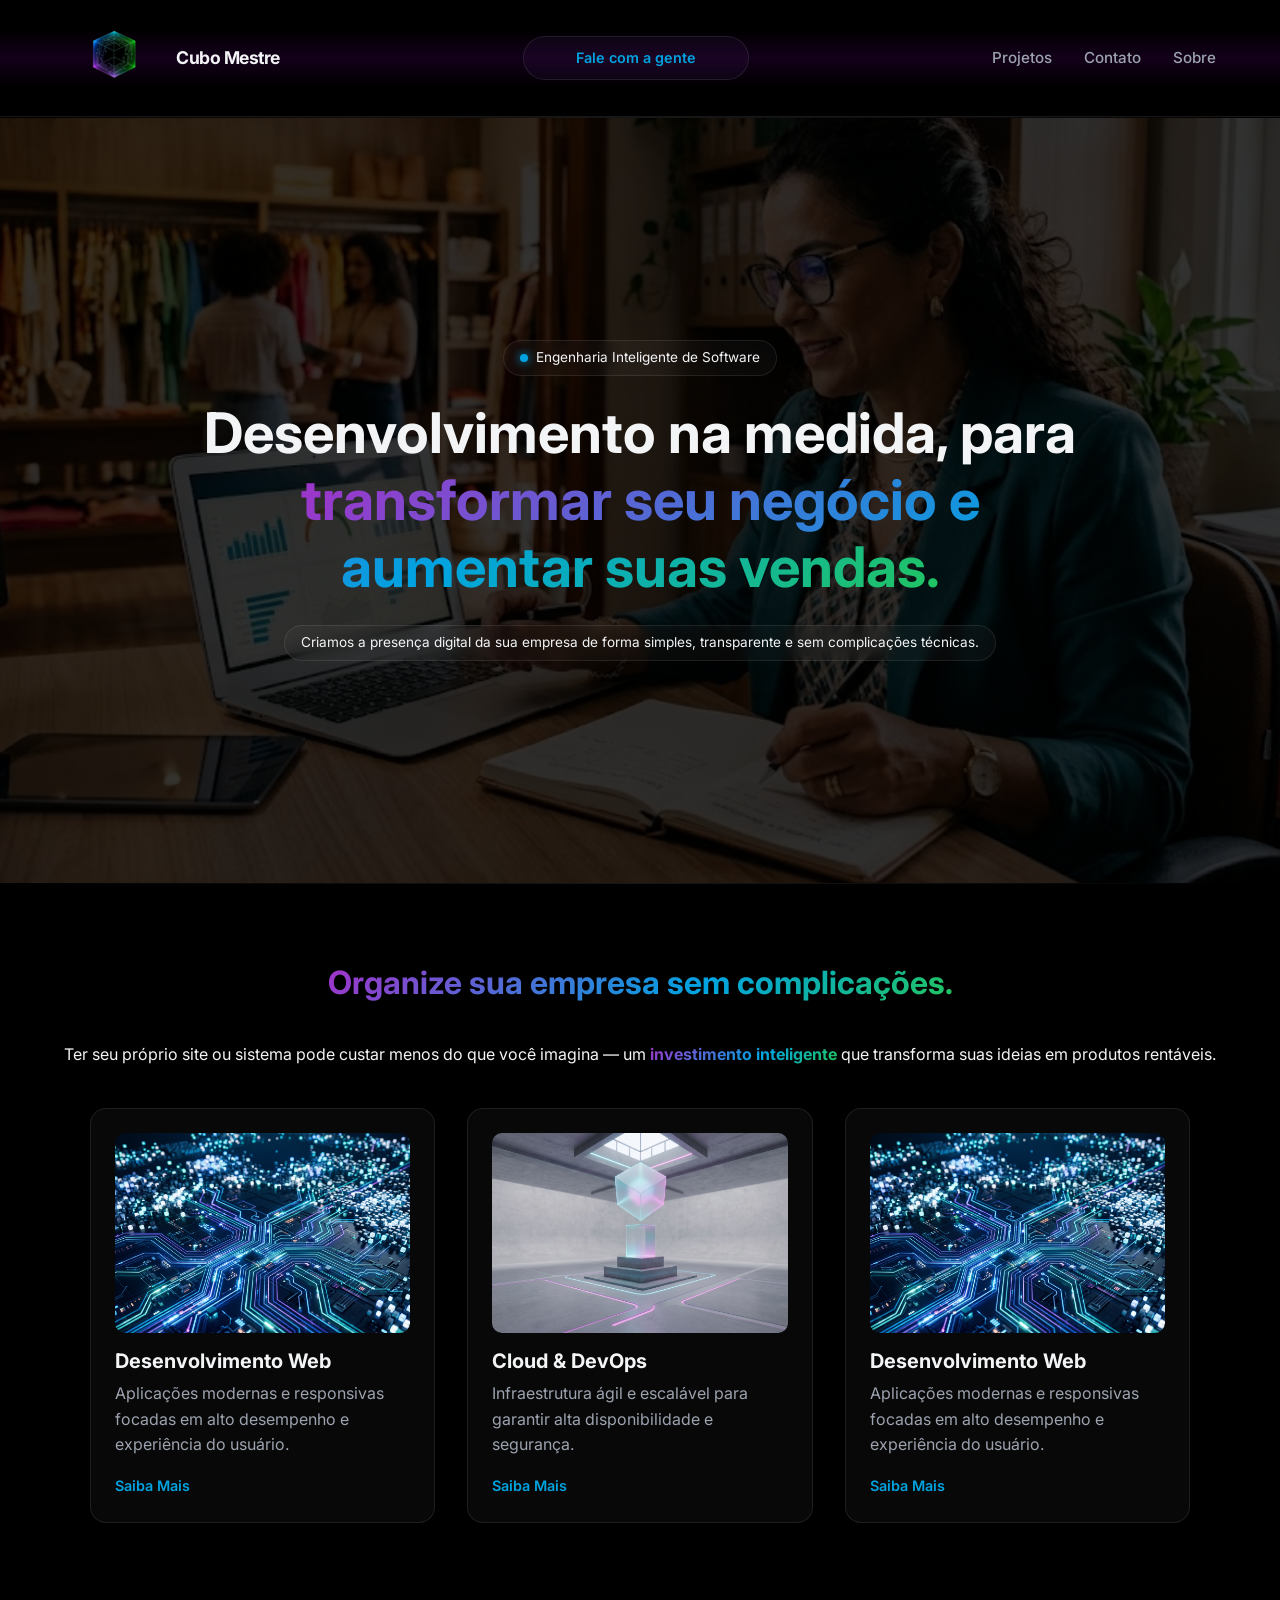
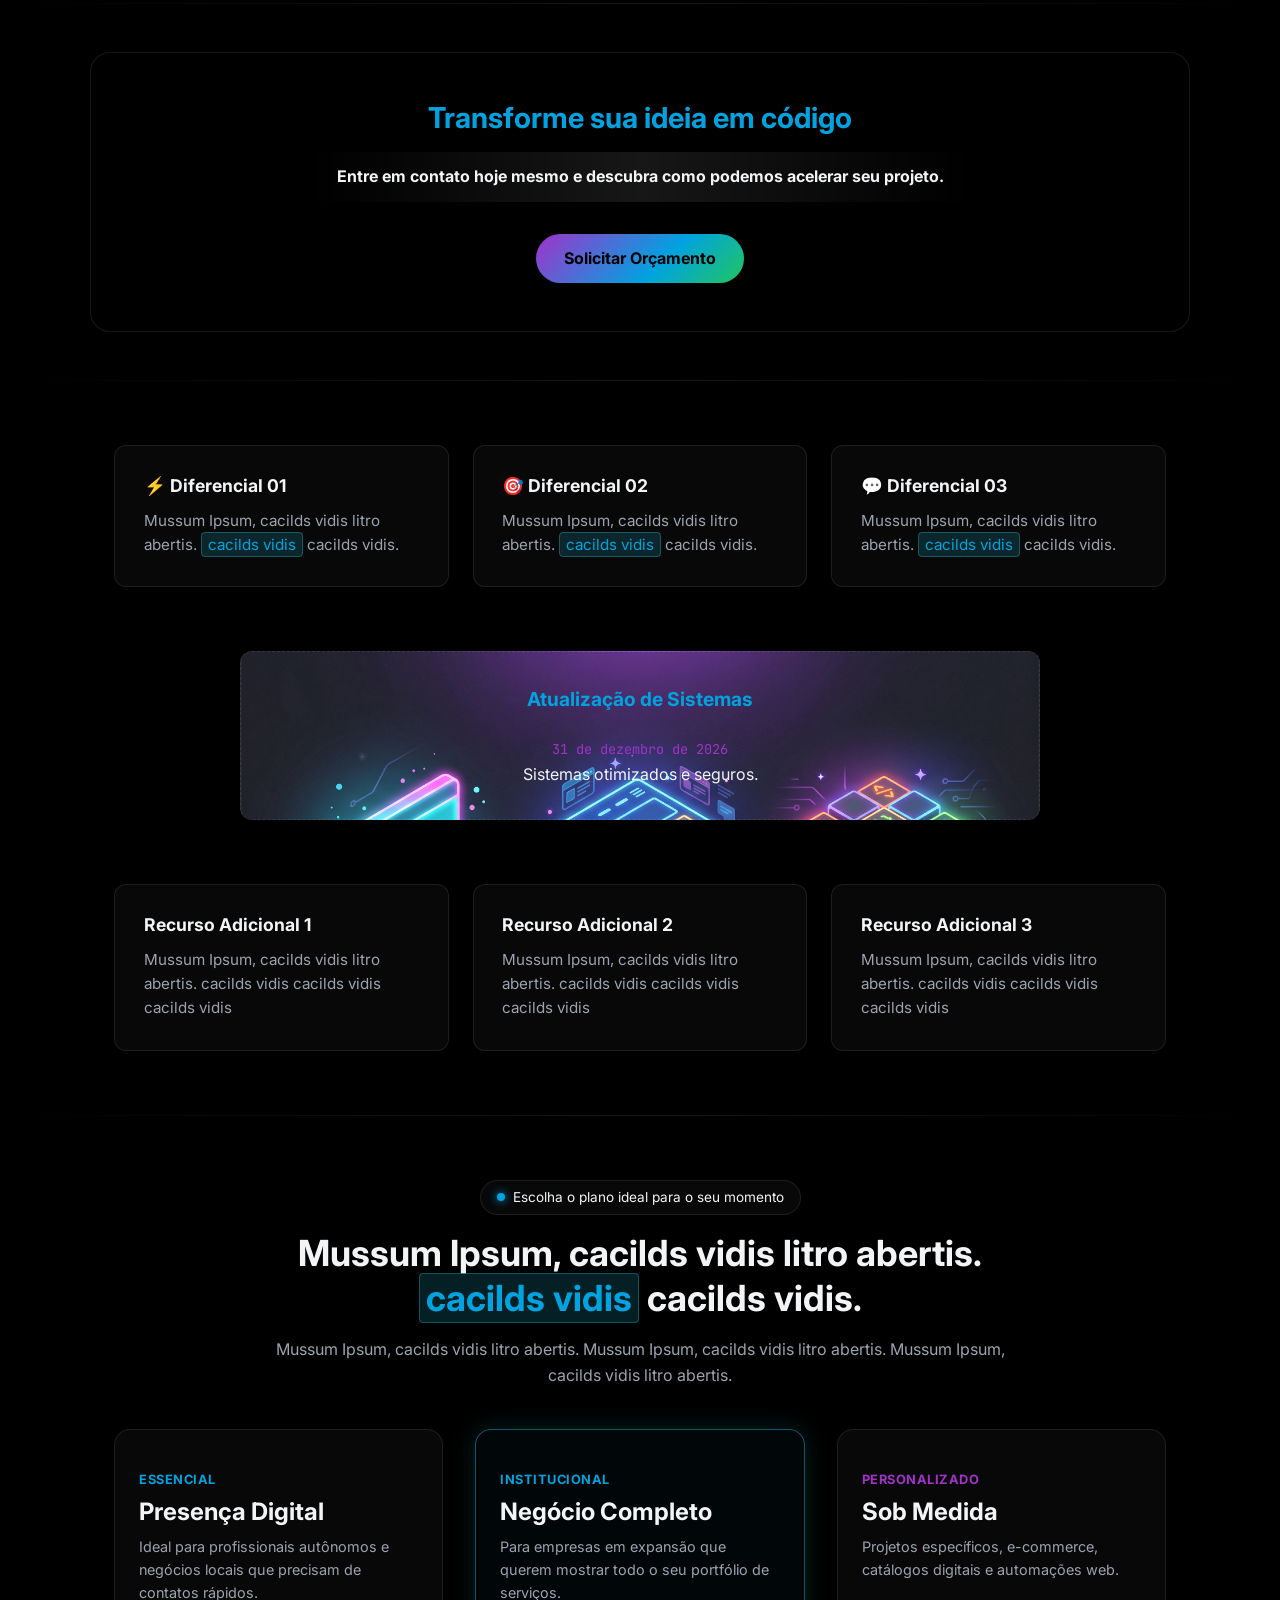
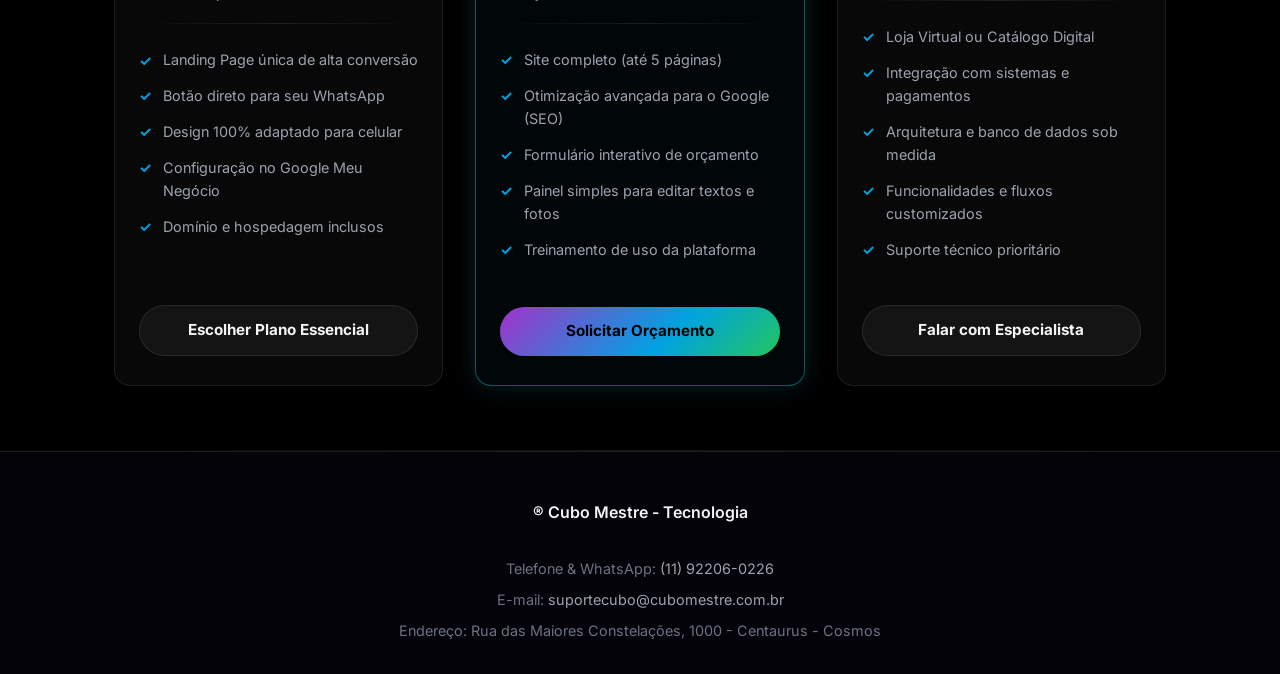
==== cubomestre/index.html @ f8458710 "home com topo preto e roxo, e corpo preto" ====
<!DOCTYPE html>
<html lang="pt-br">
<head>
    <meta charset="UTF-8">
    <meta name="viewport" content="width=device-width, initial-scale=1.0">
    <meta name="description" content="Cubo Mestre - Engenharia Inteligente de Software e Desenvolvimento de Sistemas Escaláveis.">
    <meta name="robots" content="noindex, nofollow">
    <title>Cubo Mestre - Tecnologia</title>

    <link rel="stylesheet" href="CSS/styleHome.css">
    
    <!-- Google Fonts -->
    <link rel="preconnect" href="https://fonts.googleapis.com">
    <link rel="preconnect" href="https://fonts.gstatic.com" crossorigin>
    <link href="https://fonts.googleapis.com/css2?family=Inter:wght@400;500;600;700;800&family=JetBrains+Mono:wght@400;500&display=swap" rel="stylesheet">
</head>
<body>

    <header class="topo-menu">
        <div class="logo-topo">
            <img class="logo-img" src="img/logo3-removebg-preview.png" alt="Cubo Mestre - Tecnologia">
            <span class="texto-claro">Cubo Mestre</span>
        </div>

        <div class="link-interno cartao-vidro">
            <p><a href="#pacotes">Fale com a gente</a></p>
        </div>

        <nav class="menu">
            <ul class="lista-menu link-interno">
                <li><a href="#projetos">Projetos</a></li>
                <li><a href="#contato">Contato</a></li>
                <li><a href="#sobre">Sobre</a></li>
            </ul>
        </nav>
    </header>

    <main>
        <div class="linha"></div>

        <section class="conteudo-principal">
            <span class="texto-conteudo">
                <span class="ponto-pulsante"></span> Engenharia Inteligente de Software
            </span>
            <h1>Desenvolvimento na medida, para <span class="texto-gradiente">transformar seu negócio e aumentar suas vendas.</span></h1>
            <p class="texto-conteudo">
                Criamos a presença digital da sua empresa de forma simples, transparente e sem complicações técnicas.
            </p>
        </section>

        <div class="linha"></div>

        <section class="conteudo-normal">
            <h2 class="texto-gradiente"><strong>Organize sua empresa sem complicações.</strong></h2>
            <p class="texto-claro">Ter seu próprio site ou sistema pode custar menos do que você imagina — um 
                <span class="texto-gradiente">investimento inteligente</span> 
                que transforma suas ideias em produtos rentáveis.
            </p>
            <div class="card-duplo">
                <article class="card">
                    <div class="foto">
                        <img src="img/img1.jpg" alt="Interface de software desenvolvida pela Cubo Mestre">
                    </div>
                    <div class="texto-card">
                        <h3>Desenvolvimento Web</h3>
                        <p class="texto-escuro">
                            Aplicações modernas e responsivas focadas em alto desempenho e experiência do usuário.
                        </p>
                        <a href="#link1">Saiba Mais</a>
                    </div>   
                </article>

                <article class="card">
                    <div class="foto">
                        <img src="img/img2.jpg" alt="Arquitetura de nuvem e microsserviços">
                    </div>
                    <div class="texto-card">
                        <h3>Cloud & DevOps</h3>
                        <p class="texto-escuro">
                            Infraestrutura ágil e escalável para garantir alta disponibilidade e segurança.
                        </p>
                        <a href="#link2">Saiba Mais</a>
                    </div>   
                </article>

                <article class="card">
                    <div class="foto">
                        <img src="img/img1.jpg" alt="Interface de software desenvolvida pela Cubo Mestre">
                    </div>
                    <div class="texto-card">
                        <h3>Desenvolvimento Web</h3>
                        <p class="texto-escuro">
                            Aplicações modernas e responsivas focadas em alto desempenho e experiência do usuário.
                        </p>
                        <a href="#link1">Saiba Mais</a>
                    </div>   
                </article>

            </div>
        </section>

        <div class="linha"></div>
        
        <aside class="anuncio imagem_fundo_1">
            <h2 class="">Transforme sua ideia em código</h2>
            <p class="texto-claro">Entre em contato hoje mesmo e descubra como podemos acelerar seu projeto.</p>
            <a href="#contato">Solicitar Orçamento</a>
        </aside>

        <div class="linha"></div>

        <section class="cards">
            <article class="card-item"> 
                <h3>⚡ Diferencial 01</h3>
                <p>Mussum Ipsum, cacilds vidis litro abertis. <mark>cacilds vidis</mark> cacilds vidis.</p>
            </article>
            <article class="card-item"> 
                <h3>🎯 Diferencial 02</h3>
               <p>Mussum Ipsum, cacilds vidis litro abertis. <mark>cacilds vidis</mark> cacilds vidis.</p>
            </article>
            <article class="card-item"> 
                <h3>💬 Diferencial 03</h3>
                <p>Mussum Ipsum, cacilds vidis litro abertis. <mark>cacilds vidis</mark> cacilds vidis.</p>
            </article>
        </section>

        <section class="secao-teste imagem_fundo_2">
            <h4>Atualização de Sistemas</h4>
            <time datetime="2026-12-31">31 de dezembro de 2026</time>
            <p>Sistemas otimizados e seguros.</p>
            <!---->
        </section>

        <section class="cards-two">
            <article class="card-item">
                <h3>Recurso Adicional 1</h3>
                <p>Mussum Ipsum, cacilds vidis litro abertis. cacilds vidis cacilds vidis cacilds vidis</p>
            </article>
            <article class="card-item">
                <h3>Recurso Adicional 2</h3>
                <p>Mussum Ipsum, cacilds vidis litro abertis. cacilds vidis cacilds vidis cacilds vidis</p>
            </article>
            <article class="card-item">
                <h3>Recurso Adicional 3</h3>
                <p>Mussum Ipsum, cacilds vidis litro abertis. cacilds vidis cacilds vidis cacilds vidis</p>
            </article>
        </section>
        
        <div class="linha"></div>
        
        <!-- SEÇÃO DE PACOTES E SERVIÇOS -->
        <section id="pacotes" class="secao-pacotes">
            <div class="cabecalho-secao">
                <span class="texto-conteudo">
                    <span class="ponto-pulsante"></span> Escolha o plano ideal para o seu momento
                </span>
                <h2><p>Mussum Ipsum, cacilds vidis litro abertis. <mark>cacilds vidis</mark> cacilds vidis.</p></h2>
                <p class="texto-escuro">Mussum Ipsum, cacilds vidis litro abertis. Mussum Ipsum, cacilds vidis litro abertis. Mussum Ipsum, cacilds vidis litro abertis.</p>
            </div>

            <div class="grade-pacotes">
                
                <!-- CARD 1 -->
                <article class="card-pacote">
                    <span class="badge-plano">Essencial</span>
                    <h3 class="nome-pacote">Presença Digital</h3>
                    <p class="descricao-pacote">Ideal para profissionais autônomos e negócios locais que precisam de contatos rápidos.</p>
                    
                    <div class="linha"></div>
                    
                    <ul class="lista-recursos">
                        <li>Landing Page única de alta conversão</li>
                        <li>Botão direto para seu WhatsApp</li>
                        <li>Design 100% adaptado para celular</li>
                        <li>Configuração no Google Meu Negócio</li>
                        <li>Domínio e hospedagem inclusos</li>
                    </ul>
                    
                    <a href="https://wa.me/5511922060226?text=Ol%C3%A1!%20Gostaria%20de%20saber%20mais%20sobre%20o%20Plano%20Presen%C3%A7a%20Digital." class="btn-pacote btn-secundario">
                        Escolher Plano Essencial
                    </a>
                </article>

                <!-- CARD 2 (DESTAQUE) -->
                <article class="card-pacote card-destaque">
                    <span class="badge-plano">Institucional</span>
                    <h3 class="nome-pacote">Negócio Completo</h3>
                    <p class="descricao-pacote">Para empresas em expansão que querem mostrar todo o seu portfólio de serviços.</p>
                    
                    <div class="linha"></div>
                    
                    <ul class="lista-recursos">
                        <li>Site completo (até 5 páginas)</li>
                        <li>Otimização avançada para o Google (SEO)</li>
                        <li>Formulário interativo de orçamento</li>
                        <li>Painel simples para editar textos e fotos</li>
                        <li>Treinamento de uso da plataforma</li>
                    </ul>
                    
                    <a href="https://wa.me/5511922060226?text=Ol%C3%A1!%20Gostaria%20de%20saber%20mais%20sobre%20o%20Plano%20Neg%C3%B3cio%20Completo." class="btn-pacote btn-principal">
                        Solicitar Orçamento
                    </a>
                </article>

                <!-- CARD 3 -->
                <article class="card-pacote">
                    <span class="badge-plano texto-roxo">Personalizado</span>
                    <h3 class="nome-pacote">Sob Medida</h3>
                    <p class="descricao-pacote">Projetos específicos, e-commerce, catálogos digitais e automações web.</p>
                    
                    <div class="linha"></div>
                    
                    <ul class="lista-recursos">
                        <li>Loja Virtual ou Catálogo Digital</li>
                        <li>Integração com sistemas e pagamentos</li>
                        <li>Arquitetura e banco de dados sob medida</li>
                        <li>Funcionalidades e fluxos customizados</li>
                        <li>Suporte técnico prioritário</li>
                    </ul>
                    
                    <a href="https://wa.me/5511922060226?text=Ol%C3%A1!%20Tenho%20um%20projeto%20sob%20medida%20e%20gostaria%20de%20falar%20com%20um%20especialista." class="btn-pacote btn-secundario">
                        Falar com Especialista
                    </a>
                </article>

            </div>
        </section>
        
        <div class="linha"></div>

    </main>

    <footer>
        <div class="copy-rodape">
            <p>&reg; Cubo Mestre - Tecnologia</p>
        </div>
        <address id="contato">
            <p>Telefone & WhatsApp: <a href="tel:5511922060226">(11) 92206-0226</a></p>
            <p>E-mail: <a href="mailto:suportecubo@cubomestre.com.br">suportecubo@cubomestre.com.br</a></p>
            <p>Endereço: Rua das Maiores Constelações, 1000 - Centaurus - Cosmos</p>
        </address>
    </footer>

</body>
</html>
---- cubomestre/CSS/styleHome.css ----
/* ==========================================================================
   1. VARIÁVEIS E RESET GLOBAL
   ========================================================================== */
:root {
  /* Cores Principais */
  --bg-dark: #000;
  --bg-cardo: rgba(255, 255, 255, 0.03);
  --bg-card: rgba(34, 211, 238, 0.07);
  --bg-card-hover: rgba(255, 255, 255, 0.07);
  --border-glass: rgba(255, 255, 255, 0.09);
  --border-active: rgba(34, 211, 238, 0.3);
  
  /* Cores de Texto */
  --text-main: #f3f4f6;
  --text-muted: #9ca3af;
  --text-dim: #6b7280;
  
  /* Acentos e Gradientes */
  --verde: #22c55e;
  --verde-dif: #2ce16e;
  --cyan: #00a3e0;
  --turquesa: #22c1ee;
  --purple-glow: #a232ca;
  --grad-main: linear-gradient(135deg, #a232ca 0%, #00a3e0 60%, #22c55e 100%);
  --grad-dark: linear-gradient(180deg, #090714 0%, #150a2a 50%, #090714 100%);
  --grad-animacao: linear-gradient(180deg, rgba(0, 0, 0, 0.6) 25%, rgba(31, 0, 43, 0.6) 50%, rgba(0, 0, 0, 0.6) 75%);
}

* {
  margin: 0;
  padding: 0;
  box-sizing: border-box;
  font-family: 'Inter', sans-serif;
}

body {
  background-color: var(--bg-dark);
  color: var(--text-main);
  line-height: 1.6;
  overflow-x: hidden;
}

/* ==========================================================================
   2. ELEMENTOS UTILITÁRIOS E TIPOGRAFIA
   ========================================================================== */
.linha {
  background: linear-gradient(90deg, transparent, var(--border-glass), transparent);
  height: 1px;
  width: 100%;
}

.texto-claro {
  color: var(--text-main);
}

.texto-escuro {
  color: var(--text-muted);
}

.texto-gradiente {
  background: var(--grad-main);
  background-clip: text; /* Propriedade padrão para compatibilidade */
  -webkit-background-clip: text;
  -webkit-text-fill-color: transparent;
  color: transparent; /* Fallback padrão */
  font-weight: 700;
}

.verde{
  color: var(--verde);
}
mark {
  background: rgba(34, 211, 238, 0.15);
  color: var(--cyan);
  padding: 2px 6px;
  border-radius: 4px;
  border: 1px solid rgba(34, 211, 238, 0.3);
}

.imagem_fundo_1{
    position: relative;
    background-position: center;
    background-size: cover;
    background-attachment: fixed;
}  

.imagem_fundo_2{
  position: relative;
  background-position: top;
  background-size: cover;
    
}

/* ==========================================================================
   3. CABEÇALHO (TOPO-MENU)
   ========================================================================== */
.topo-menu {
  display: flex;
  align-items: center;
  justify-content: space-between;
  padding: 0.5rem 5%;
  min-height: 40px;
  background: var(--grad-animacao);
  backdrop-filter: blur(12px);
  position: sticky;
  top: 0;
  z-index: 100;
  border-bottom: 1px solid var(--border-glass);
}

.logo-topo {
  display: flex;
  align-items: center;
  gap: 12px;
}

.logo-img {
  width: 100px;
  height: auto;
  object-fit: contain;
}

.logo-topo .texto-claro {
  font-size: 1.1rem;
  font-weight: 700;
  letter-spacing: -0.5px;
}

.menu .lista-menu {
  list-style: none;
  display: flex;
  gap: 2rem;
}

.menu a {
  text-decoration: none;
  color: var(--text-muted);
  font-size: 0.95rem;
  font-weight: 500;
  transition: color 0.3s ease;
}

.menu a:hover {
  color: var(--verde);
}

/* Botão Cartão Vidro */
.cartao-vidro {
  border: 1px solid var(--border-glass);
  background: rgba(168, 85, 247, 0.05);
  border-radius: 30px;
  padding: 8px 20px;
  transition: all 0.3s ease;
}

.cartao-vidro a {
  text-decoration: none;
  color: var(--cyan);
  font-size: 0.9rem;
  font-weight: 600;
  padding: 2rem;
}

.cartao-vidro:hover {
  border-color: var(--cyan);
  background: rgba(34, 211, 238, 0.1);
  transform: translateY(-2px);
  box-shadow: 0 4px 20px rgba(34, 211, 238, 0.2);
}

/* ==========================================================================
   4. CONTEÚDO PRINCIPAL (HERO SECTION)
   ========================================================================== */
.conteudo-principal {
  background-image: 
    linear-gradient(180deg, rgba(0, 0, 0, 0.8) 0%, rgba(0, 0, 0, 0.8) 90%), 
    url(../img/muie.jpg);
    background-attachment: fixed;
  background-repeat: no-repeat;
  background-position: center;
  background-size: cover;
  min-height: 85vh;
  display: flex;
  flex-direction: column;
  align-items: center;
  justify-content: center;
  text-align: center;
  gap: 1.5rem;
  padding: 4rem 1.5rem;
}

.texto-conteudo {
  display: inline-flex;
  align-items: center;
  gap: 8px;
  color: var(--text-main);
  font-size: 0.85rem;
  border: 1px solid var(--border-glass);
  background: rgba(255, 255, 255, 0.03);
  padding: 6px 16px;
  border-radius: 30px;
  backdrop-filter: blur(8px);
}

.ponto-pulsante {
  display: inline-block;
  width: 8px;
  height: 8px;
  border-radius: 50%;
  background-color: var(--cyan);
  box-shadow: 0 0 10px var(--cyan);
  animation: pulse 2s cubic-bezier(0.4, 0, 0.6, 1) infinite;
}

@keyframes pulse {
  0%, 100% { opacity: 1; transform: scale(1); }
  50% { opacity: 0.4; transform: scale(0.85); }
}

.conteudo-principal h1, h2, h3{
  color: var(--text-main);
  font-size: clamp(2rem, 5vw, 3.5rem);
  max-width: 900px;
  line-height: 1.2;
}


.conteudo-principal .texto-escuro {
  font-size: 1.1rem;
  max-width: 650px;
}

/* ==========================================================================
   5. SEÇÃO DE SOLUÇÕES (CARDS DUPLOS)
   ========================================================================== */
.conteudo-normal {
  background: var(--bg-dark);
  padding: 5rem 1.5rem;
  display: flex;
  flex-direction: column;
  align-items: center;
  gap: 2.5rem;
}

.conteudo-normal h2 {
  font-size: 2rem;
  color: var(--text-main);
}

.card-duplo {
  width: 100%;
  max-width: 1100px;
  display: grid;
  grid-template-columns: repeat(auto-fit, minmax(320px, 1fr));
  gap: 2rem;
}

.card {
  background: var(--bg-cardo);
  border: 1px solid var(--border-glass);
  border-radius: 16px;
  padding: 1.5rem;
  backdrop-filter: blur(12px);
  transition: all 0.3s ease;
  display: flex;
  flex-direction: column;
  gap: 1rem;
}

.card:hover {
  border-color: var(--border-active);
  transform: translateY(-5px);
  box-shadow: 0 10px 30px -10px rgba(168, 85, 247, 0.3);
  background: var(--bg-card);
}

.foto {
  width: 100%;
  height: 200px;
  border-radius: 10px;
  overflow: hidden;
}

.foto img {
  width: 100%;
  height: 100%;
  object-fit: cover;
  transition: transform 0.5s ease;
}

.card:hover .foto img {
  transform: scale(1.05);
}

.texto-card h3 {
  color: var(--text-main);
  font-size: 1.25rem;
  margin-bottom: 0.5rem;
}

.texto-card a {
  display: inline-block;
  margin-top: 1rem;
  color: var(--cyan);
  text-decoration: none;
  font-weight: 600;
  font-size: 0.9rem;
}

/* ==========================================================================
   6. ANÚNCIO / BANNER DESTACADO
   ========================================================================== */
.anuncio {
  max-width: 1100px;
  margin: 3rem auto;
  padding: 3rem 2rem;
  background-image: url(../img/empreendedor.jpg);
  border: 1px solid var(--border-glass);
  border-radius: 20px;
  text-align: center;
  display: flex;
  flex-direction: column;
  align-items: center;
  gap: 1rem;
}

.anuncio h2 {
  font-size: 1.8rem;
  color: var(--cyan);
}

.anuncio a {
  display: inline-block;
  margin-top: 1rem;
  padding: 12px 28px;
  background: var(--grad-main);
  color: #000;
  font-weight: 700;
  text-decoration: none;
  border-radius: 30px;
  transition: transform 0.3s ease, box-shadow 0.3s ease;
}
.anuncio p{
  color: var(--grad-main);
  background: linear-gradient(90deg, transparent, var(--border-glass), transparent);
  padding: 12px 28px;
  font-weight: 700;
  text-decoration: none;
  border-radius: 10px;
  transition: transform 0.3s ease, box-shadow 0.3s ease;
}
.anuncio a:hover{
  transform: scale(1.05);
  box-shadow: 0 0 20px rgba(34, 211, 238, 0.4);
}

/* ==========================================================================
   7. SEÇÕES DE CARDS E RECURSOS (GRID)
   ========================================================================== */
.cards, .cards-two{
  max-width: 1100px;
  margin: 4rem auto;
  padding: 0 1.5rem;
  display: grid;
  grid-template-columns: repeat(auto-fit, minmax(280px, 1fr));
  gap: 1.5rem;
  background-color: var(--grad-dark);
}

.card-item{
  background: var(--bg-cardo);
  border: 1px solid var(--border-glass);
  padding: 1.8rem;
  border-radius: 12px;
  transition: border-color 0.3s ease;
}

.card-item:hover{
  border-color: var(--border-active);
}

.card-item h3{
  color: var(--text-main);
  font-size: 1.1rem;
  margin-bottom: 0.8rem;
}

.card-item p{
  color: var(--text-muted);
  font-size: 0.95rem;
}

/* Seção de Teste / Atualizações */
.secao-teste{
  max-width: 800px;
  margin: 2rem auto;
  padding: 2rem;
  text-align: center;
  background-image: url(../img/cubosdiferentes.jpg);
  border-radius: 12px;
  border: 1px dashed var(--border-glass);
}

.secao-teste h4{
  color: var(--cyan);
  font-size: 1.2rem;
  margin-bottom: 0.5rem;
}

time{
  display: inline-block;
  margin-top: 1rem;
  font-family: 'JetBrains Mono', monospace;
  font-size: 0.85rem;
  color: var(--purple-glow);
}


    /* PACKAGES GRID */
    .packages-grid{
      display: table;
      width: 100%;
      table-layout: fixed;
      border-spacing: 20px 0;
    }

    .package-card{
      display: table-cell;
      vertical-align: top;
      background-color: #0f172a;
      border: 1px solid #1e293b;
      border-radius: 20px;
      padding: 35px 25px;
      position: relative;
      transition: all 0.3s ease;
    }

    .package-card:hover{
      border-color: #334155;
    }

    .package-card.featured{
      border: 2px solid #3b82f6;
      box-shadow: 0 20px 30px -10px rgba(59, 130, 246, 0.2);
    }

    .featured-badge{
      position: absolute;
      top: -14px;
      left: 50%;
      margin-left: -65px;
      background-color: #2563eb;
      color: #ffffff;
      font-size: 0.75rem;
      font-weight: 800;
      text-transform: uppercase;
      padding: 4px 16px;
      border-radius: 20px;
      letter-spacing: 0.5px;
    }

    .package-name{
      font-size: 1.5rem;
      font-weight: 700;
      color: #ffffff;
      margin: 15px 0 10px 0;
    }

    .package-desc{
      font-size: 0.875rem;
      color: #94a3b8;
      min-height: 42px;
      margin-bottom: 20px;
    }

    .divider{
      border: 0;
      height: 1px;
      background-color: #1e293b;
      margin: 20px 0;
    }

    .feature-list{
      list-style: none;
      margin-bottom: 30px;
    }

    .feature-list li{
      font-size: 0.9rem;
      color: #cbd5e1;
      margin-bottom: 12px;
      padding-left: 24px;
      position: relative;
    }

    .feature-list li::before{
      content: "✓";
      position: absolute;
      left: 0;
      color: #34d399;
      font-weight: bold;
    }
/* ==========================================================================
   8. Carrocel de paginas externas
   ========================================================================== */
    /* Container com largura reduzida (ex: 700px) */
    .carrossel-container{
      max-width: 960px;
      margin: 20px auto;
      font-family: sans-serif;
      text-align: center;
    }

    /* Grid para colocar 2 iframes lado a lado */
    .grid-iframes{
      display: grid;
      grid-template-columns: 1fr 1fr;
      gap: 12px;
      height: 400px; /* Altura reduzida para o carrossel ficar menor */
      margin-top: 20px;
    }

    .iframe-card{
      width: 100%;
      height: 100%;
      border: 1px solid #334155;
      border-radius: 8px;
      overflow: hidden;
      background-color: #0f172a;
    }

    iframe{
      width: 100%;
      height: 100%;
      border: none;
    }

    .controles{
      display: flex;
      justify-content: space-between;
      align-items: center;
      margin-top: 12px;
    }

    button{
      padding: 8px 16px;
      background-color: #2563eb;
      color: white;
      border: none;
      border-radius: 6px;
      cursor: pointer;
      font-weight: 600;
    }

    button:hover{
      background-color: #1d4ed8;
    }

    .indicador{
      font-size: 13px;
      color: #94a3b8;
    }

    
    /* Responsividade para telas pequenas (exibe 1 por vez no celular) */
    @media (max-width: 600px) {
      .grid-iframes {
        grid-template-columns: 1fr;
        height: 250px;
      }
      .iframe-card:nth-child(2) {
        display: none; /* Esconde o segundo iframe no celular */
      }
    }
/* ==========================================================================
   9. RODAPÉ (FOOTER)
   ========================================================================== */
footer{
  background: #05030a;
  border-top: 1px solid var(--border-glass);
  padding: 3rem 1.5rem 2rem 1.5rem;
  display: flex;
  flex-direction: column;
  align-items: center;
  gap: 2rem;
  text-align: center;
}

.copy-rodape p{
  font-weight: 600;
  color: var(--text-main);
}

address{
  font-style: normal;
  display: flex;
  flex-direction: column;
  gap: 0.5rem;
  color: var(--text-dim);
  font-size: 0.9rem;
}

address a{
  color: var(--text-muted);
  text-decoration: none;
  transition: color 0.3s ease;
}

address a:hover{
  color: var(--cyan);
}

/* ==========================================================================
   9. RESPONSIVIDADE (MEDIA QUERIES)
   ========================================================================== */
@media (max-width: 850px){
  .topo-menu {
    flex-direction: column;
    gap: 1rem;
    padding: 1.5rem 1rem;
  }
  
  .menu .lista-menu {
    gap: 1.2rem;
  }
}

@media (max-width: 480px){
  .menu .lista-menu {
    font-size: 0.85rem;
    gap: 0.8rem;
  }
  
  .conteudo-principal{
    padding: 3rem 1rem;
  }
  
  .card-duplo, .cards, .cards-two{
    grid-template-columns: 1fr;
  }
}

/* ==========================================================================
   7.1. SEÇÃO DE PACOTES E SERVIÇOS
   ========================================================================== */
.secao-pacotes{
  max-width: 1100px;
  margin: 4rem auto;
  padding: 0 1.5rem;
  display: flex;
  flex-direction: column;
  align-items: center;
  gap: 2.5rem;
}

.cabecalho-secao{
  text-align: center;
  max-width: 750px;
  display: flex;
  flex-direction: column;
  align-items: center;
  gap: 1rem;
}

.cabecalho-secao h2{
  font-size: clamp(1.8rem, 4vw, 2.25rem);
  color: var(--text-main);
  line-height: 1.25;
}

.grade-pacotes{
  width: 100%;
  display: grid;
  grid-template-columns: repeat(auto-fit, minmax(300px, 1fr));
  gap: 2rem;
  align-items: stretch;
}

.card-pacote{
  background: var(--bg-cardo);
  border: 1px solid var(--border-glass);
  border-radius: 16px;
  padding: 2.5rem 1.5rem 1.8rem 1.5rem;
  position: relative;
  backdrop-filter: blur(12px);
  transition: all 0.3s ease;
  display: flex;
  flex-direction: column;
}

.card-pacote:hover{
  border-color: var(--border-active);
  transform: translateY(-5px);
  box-shadow: 0 10px 30px -10px rgba(168, 85, 247, 0.2);
  background: var(--bg-card);
}

/* Card Destaque (Mais Vendido) */
.card-pacote.card-destaque{
  border-color: rgba(34, 211, 238, 0.4);
  background: rgba(34, 211, 238, 0.03);
  box-shadow: 0 0 25px rgba(34, 211, 238, 0.15);
}

.card-pacote.card-destaque:hover{
  border-color: var(--cyan);
  box-shadow: 0 10px 30px -5px rgba(34, 211, 238, 0.3);
}

.badge-destaque{
  position: absolute;
  top: -14px;
  left: 50%;
  transform: translateX(-50%);
  background: var(--grad-main);
  color: #000;
  font-size: 0.75rem;
  font-weight: 800;
  text-transform: uppercase;
  padding: 4px 16px;
  border-radius: 20px;
  letter-spacing: 0.5px;
  white-space: nowrap;
}

.badge-plano{
  display: inline-block;
  color: var(--cyan);
  font-size: 0.8rem;
  font-weight: 700;
  text-transform: uppercase;
  letter-spacing: 0.5px;
  margin-bottom: 0.5rem;
}

.texto-roxo{
  color: var(--purple-glow);
}

.nome-pacote{
  font-size: 1.5rem;
  font-weight: 700;
  color: var(--text-main);
  margin-bottom: 0.5rem;
}

.descricao-pacote{
  font-size: 0.9rem;
  color: var(--text-muted);
  min-height: 45px;
  margin-bottom: 1.2rem;
}

.card-pacote .linha{
  margin-bottom: 1.5rem;
}

.lista-recursos{
  list-style: none;
  margin-bottom: 2rem;
  flex-grow: 1;
}

.lista-recursos li{
  font-size: 0.9rem;
  color: var(--text-muted);
  margin-bottom: 0.8rem;
  padding-left: 1.5rem;
  position: relative;
}

.lista-recursos li::before{
  content: "✓";
  position: absolute;
  left: 0;
  color: var(--cyan);
  font-weight: bold;
}

/* Botões da Seção de Pacotes */
.btn-pacote{
  display: block;
  width: 100%;
  text-align: center;
  padding: 12px 20px;
  font-size: 0.95rem;
  font-weight: 700;
  border-radius: 30px;
  text-decoration: none;
  transition: all 0.3s ease;
}

.btn-secundario{
  background: rgba(255, 255, 255, 0.05);
  color: var(--text-main);
  border: 1px solid var(--border-glass);
}

.btn-secundario:hover{
  border-color: var(--cyan);
  color: var(--cyan);
  background: rgba(34, 211, 238, 0.08);
}

.btn-principal{
  background: var(--grad-main);
  color: #000;
}

.btn-principal:hover{
  transform: scale(1.02);
  box-shadow: 0 0 20px rgba(34, 211, 238, 0.4);
}
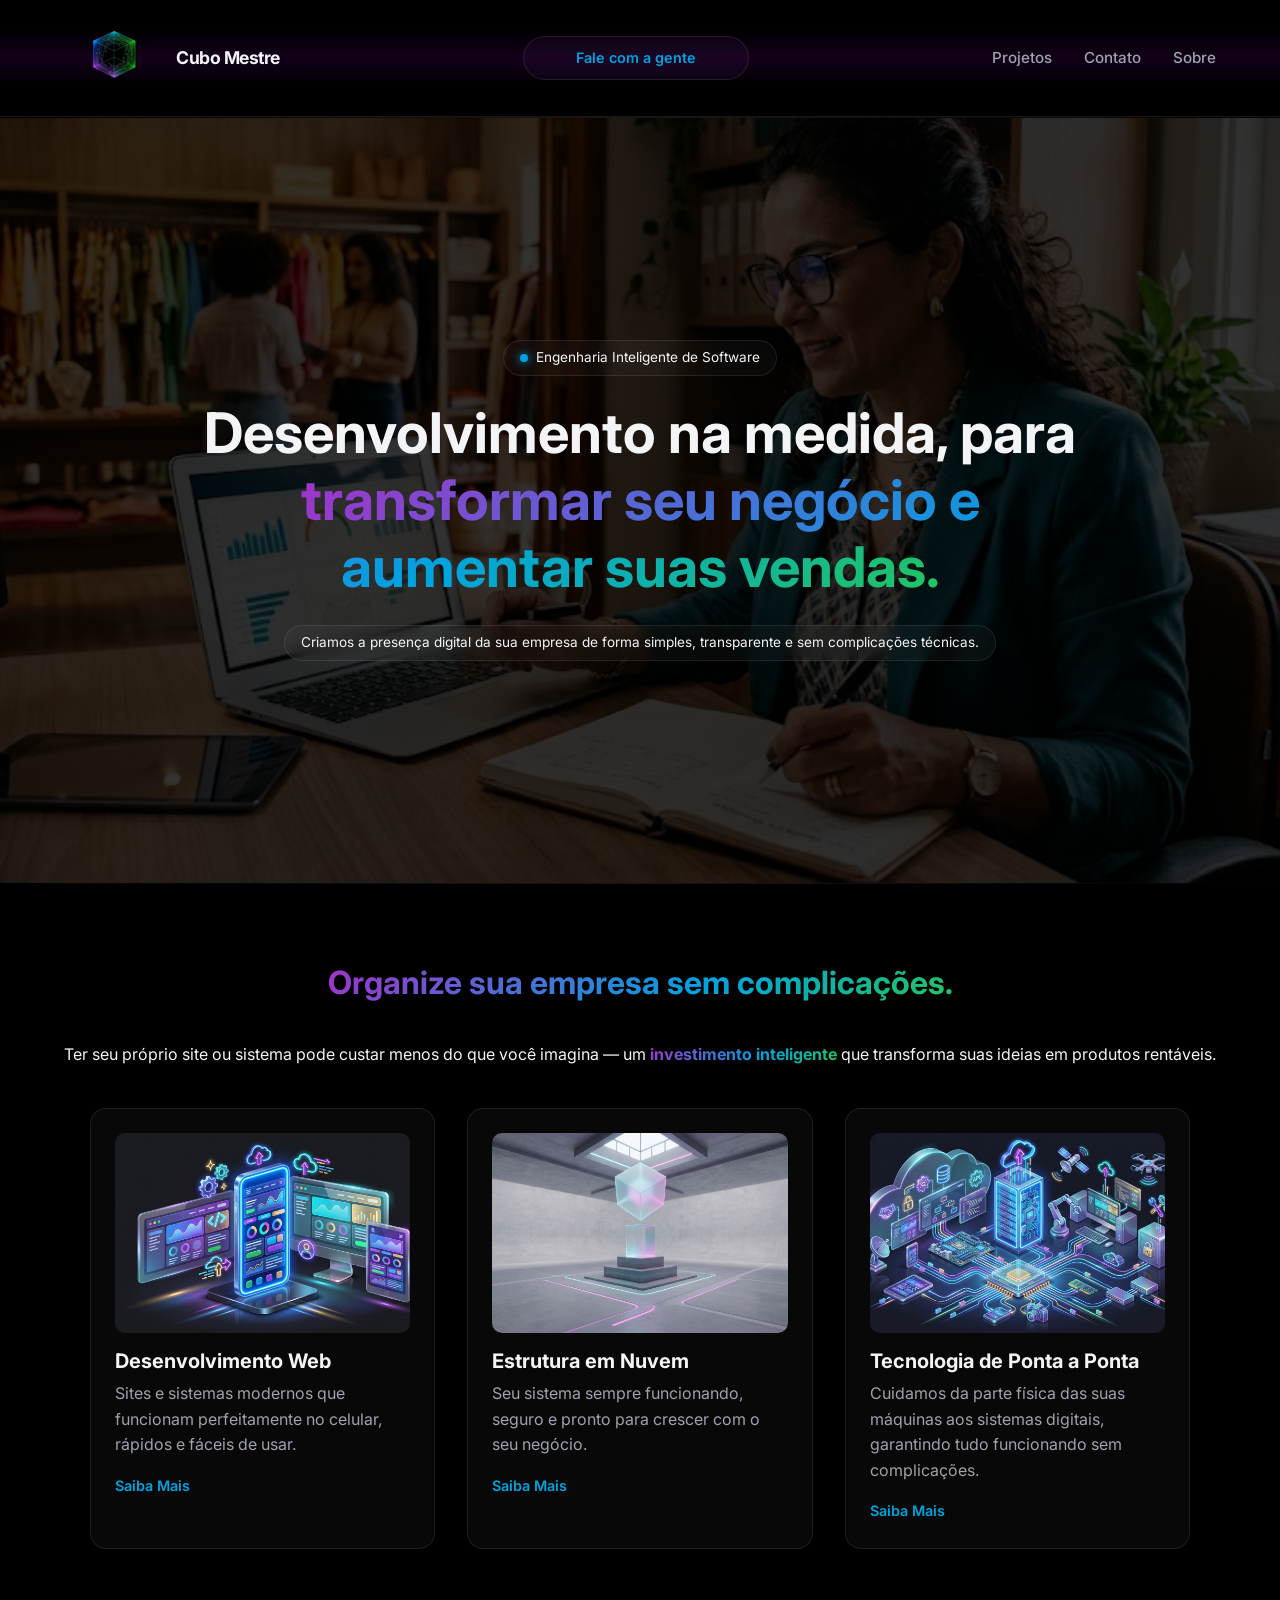
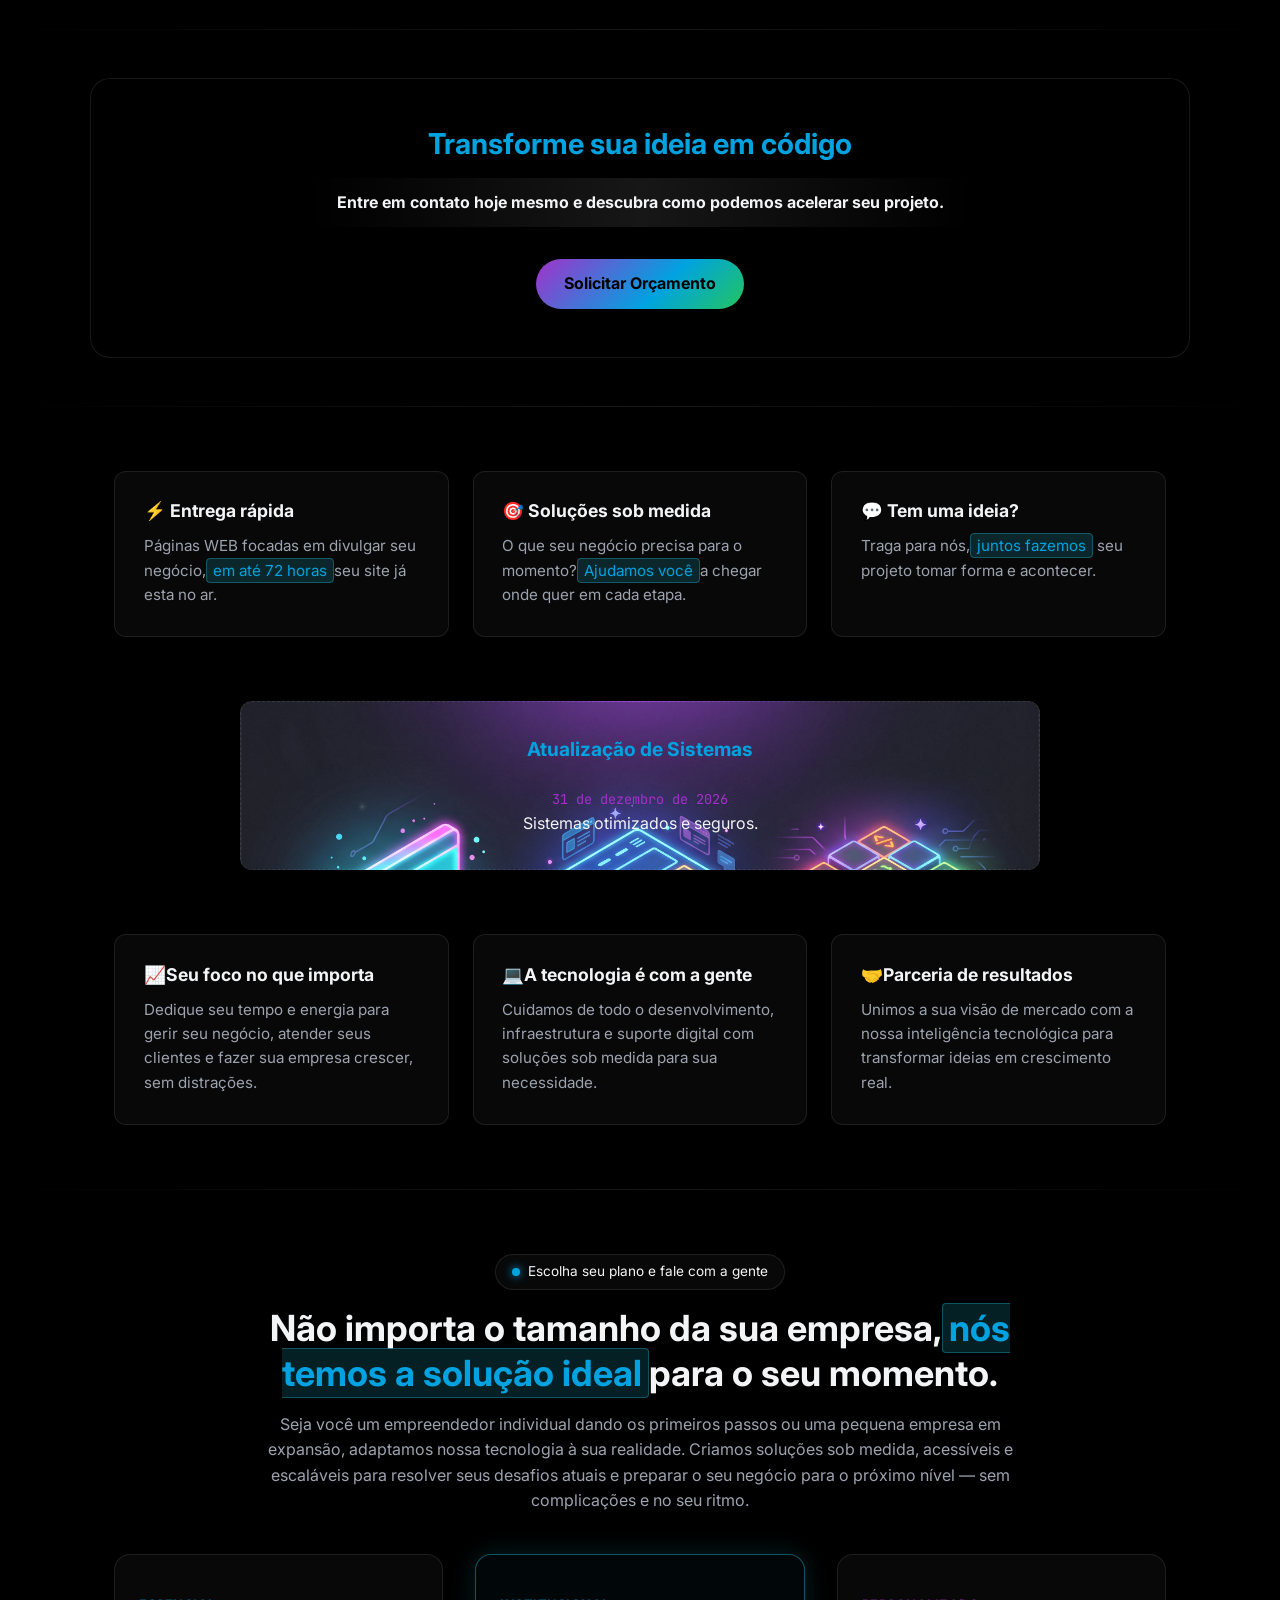
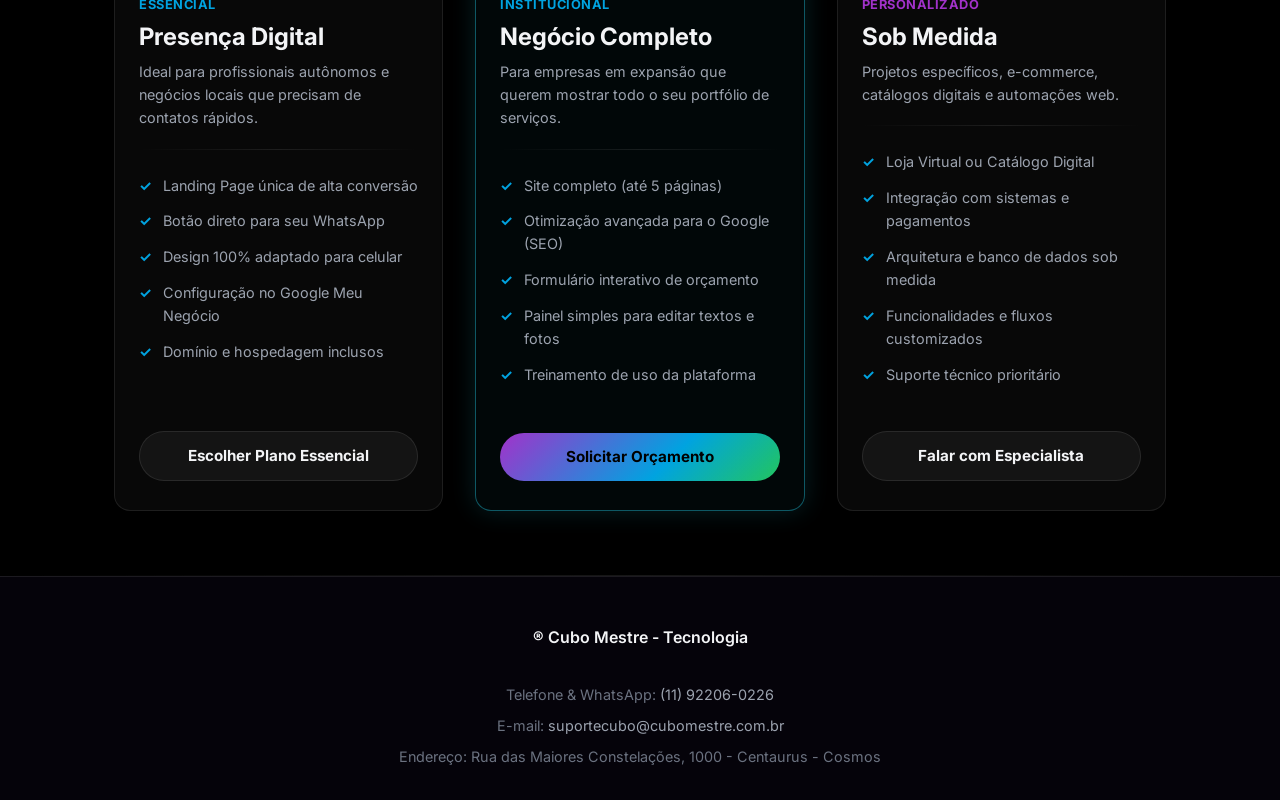
==== commit 9d946e9f: "Atualização das frases e imagens, limpeza na pasta imagens" ====
--- a/cubomestre/index.html
+++ b/cubomestre/index.html
@@ -59,12 +59,12 @@
             <div class="card-duplo">
                 <article class="card">
                     <div class="foto">
-                        <img src="img/img1.jpg" alt="Interface de software desenvolvida pela Cubo Mestre">
+                        <img src="img/desenvolvimeWeb.jpg" alt="Interface de software desenvolvida pela Cubo Mestre">
                     </div>
                     <div class="texto-card">
                         <h3>Desenvolvimento Web</h3>
                         <p class="texto-escuro">
-                            Aplicações modernas e responsivas focadas em alto desempenho e experiência do usuário.
+                            Sites e sistemas modernos que funcionam perfeitamente no celular, rápidos e fáceis de usar.
                         </p>
                         <a href="#link1">Saiba Mais</a>
                     </div>   
@@ -75,9 +75,9 @@
                         <img src="img/img2.jpg" alt="Arquitetura de nuvem e microsserviços">
                     </div>
                     <div class="texto-card">
-                        <h3>Cloud & DevOps</h3>
+                        <h3>Estrutura em Nuvem</h3>
                         <p class="texto-escuro">
-                            Infraestrutura ágil e escalável para garantir alta disponibilidade e segurança.
+                            Seu sistema sempre funcionando, seguro e pronto para crescer com o seu negócio.
                         </p>
                         <a href="#link2">Saiba Mais</a>
                     </div>   
@@ -85,12 +85,12 @@
 
                 <article class="card">
                     <div class="foto">
-                        <img src="img/img1.jpg" alt="Interface de software desenvolvida pela Cubo Mestre">
+                        <img src="img/services.jpg" alt="Interface de software desenvolvida pela Cubo Mestre">
                     </div>
                     <div class="texto-card">
-                        <h3>Desenvolvimento Web</h3>
+                        <h3>Tecnologia de Ponta a Ponta</h3>
                         <p class="texto-escuro">
-                            Aplicações modernas e responsivas focadas em alto desempenho e experiência do usuário.
+                            Cuidamos da parte física das suas máquinas aos sistemas digitais, garantindo tudo funcionando sem complicações.
                         </p>
                         <a href="#link1">Saiba Mais</a>
                     </div>   
@@ -111,16 +111,16 @@
 
         <section class="cards">
             <article class="card-item"> 
-                <h3>⚡ Diferencial 01</h3>
-                <p>Mussum Ipsum, cacilds vidis litro abertis. <mark>cacilds vidis</mark> cacilds vidis.</p>
+                <h3>⚡ Entrega rápida</h3>
+                <p>Páginas WEB focadas em divulgar seu negócio,<mark>em até 72 horas</mark>seu site já esta no ar.</p>
             </article>
             <article class="card-item"> 
-                <h3>🎯 Diferencial 02</h3>
-               <p>Mussum Ipsum, cacilds vidis litro abertis. <mark>cacilds vidis</mark> cacilds vidis.</p>
+                <h3>🎯 Soluções sob medida</h3>
+               <p>O que seu negócio precisa para o momento?<mark>Ajudamos você</mark>a chegar onde quer em cada etapa.</p>
             </article>
             <article class="card-item"> 
-                <h3>💬 Diferencial 03</h3>
-                <p>Mussum Ipsum, cacilds vidis litro abertis. <mark>cacilds vidis</mark> cacilds vidis.</p>
+                <h3>💬 Tem uma ideia?</h3>
+                <p>Traga para nós,<mark>juntos fazemos</mark> seu projeto tomar forma e acontecer.</p>
             </article>
         </section>
 
@@ -133,16 +133,19 @@
 
         <section class="cards-two">
             <article class="card-item">
-                <h3>Recurso Adicional 1</h3>
-                <p>Mussum Ipsum, cacilds vidis litro abertis. cacilds vidis cacilds vidis cacilds vidis</p>
+                <h3>📈Seu foco no que importa</h3>
+                <p>Dedique seu tempo e energia para gerir seu negócio, 
+                   atender seus clientes e fazer sua empresa crescer, sem distrações.</p>
             </article>
             <article class="card-item">
-                <h3>Recurso Adicional 2</h3>
-                <p>Mussum Ipsum, cacilds vidis litro abertis. cacilds vidis cacilds vidis cacilds vidis</p>
+                <h3>💻A tecnologia é com a gente</h3>
+                <p>Cuidamos de todo o desenvolvimento, infraestrutura e suporte digital com soluções 
+                   sob medida para sua necessidade.</p>
             </article>
             <article class="card-item">
-                <h3>Recurso Adicional 3</h3>
-                <p>Mussum Ipsum, cacilds vidis litro abertis. cacilds vidis cacilds vidis cacilds vidis</p>
+                <h3>🤝Parceria de resultados</h3>
+                <p>Unimos a sua visão de mercado com a nossa inteligência tecnológica para transformar 
+                   ideias em crescimento real.</p>
             </article>
         </section>
         
@@ -152,10 +155,11 @@
         <section id="pacotes" class="secao-pacotes">
             <div class="cabecalho-secao">
                 <span class="texto-conteudo">
-                    <span class="ponto-pulsante"></span> Escolha o plano ideal para o seu momento
-                </span>
-                <h2><p>Mussum Ipsum, cacilds vidis litro abertis. <mark>cacilds vidis</mark> cacilds vidis.</p></h2>
-                <p class="texto-escuro">Mussum Ipsum, cacilds vidis litro abertis. Mussum Ipsum, cacilds vidis litro abertis. Mussum Ipsum, cacilds vidis litro abertis.</p>
+                    <span class="ponto-pulsante"></span> Escolha seu plano e fale com a gente</span>
+                <h2><p>Não importa o tamanho da sua empresa,<mark>nós temos a solução ideal</mark>para o seu momento.   </p></h2>
+                <p class="texto-escuro">Seja você um empreendedor individual dando os primeiros passos ou uma pequena empresa em expansão,
+                     adaptamos nossa tecnologia à sua realidade. Criamos soluções sob medida, acessíveis e escaláveis para resolver seus desafios 
+                    atuais e preparar o seu negócio para o próximo nível — sem complicações e no seu ritmo.</p>
             </div>
 
             <div class="grade-pacotes">
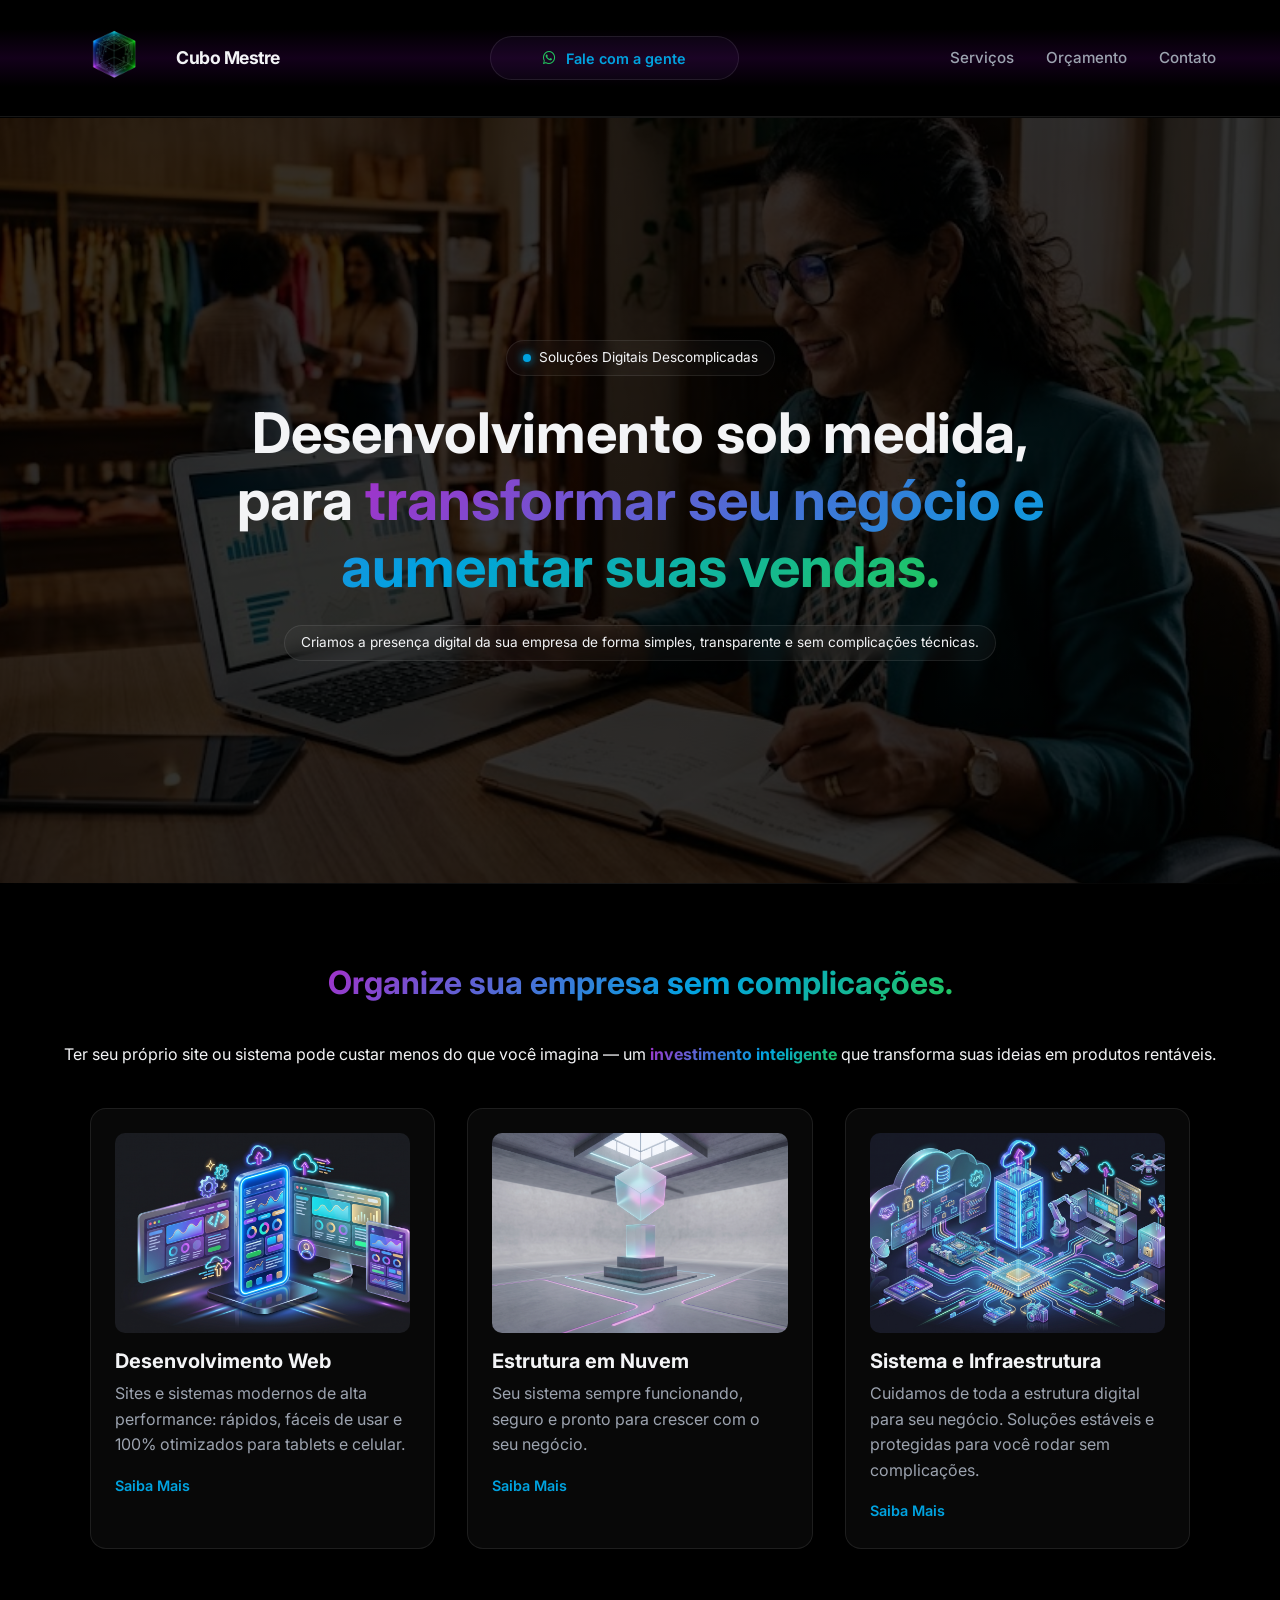
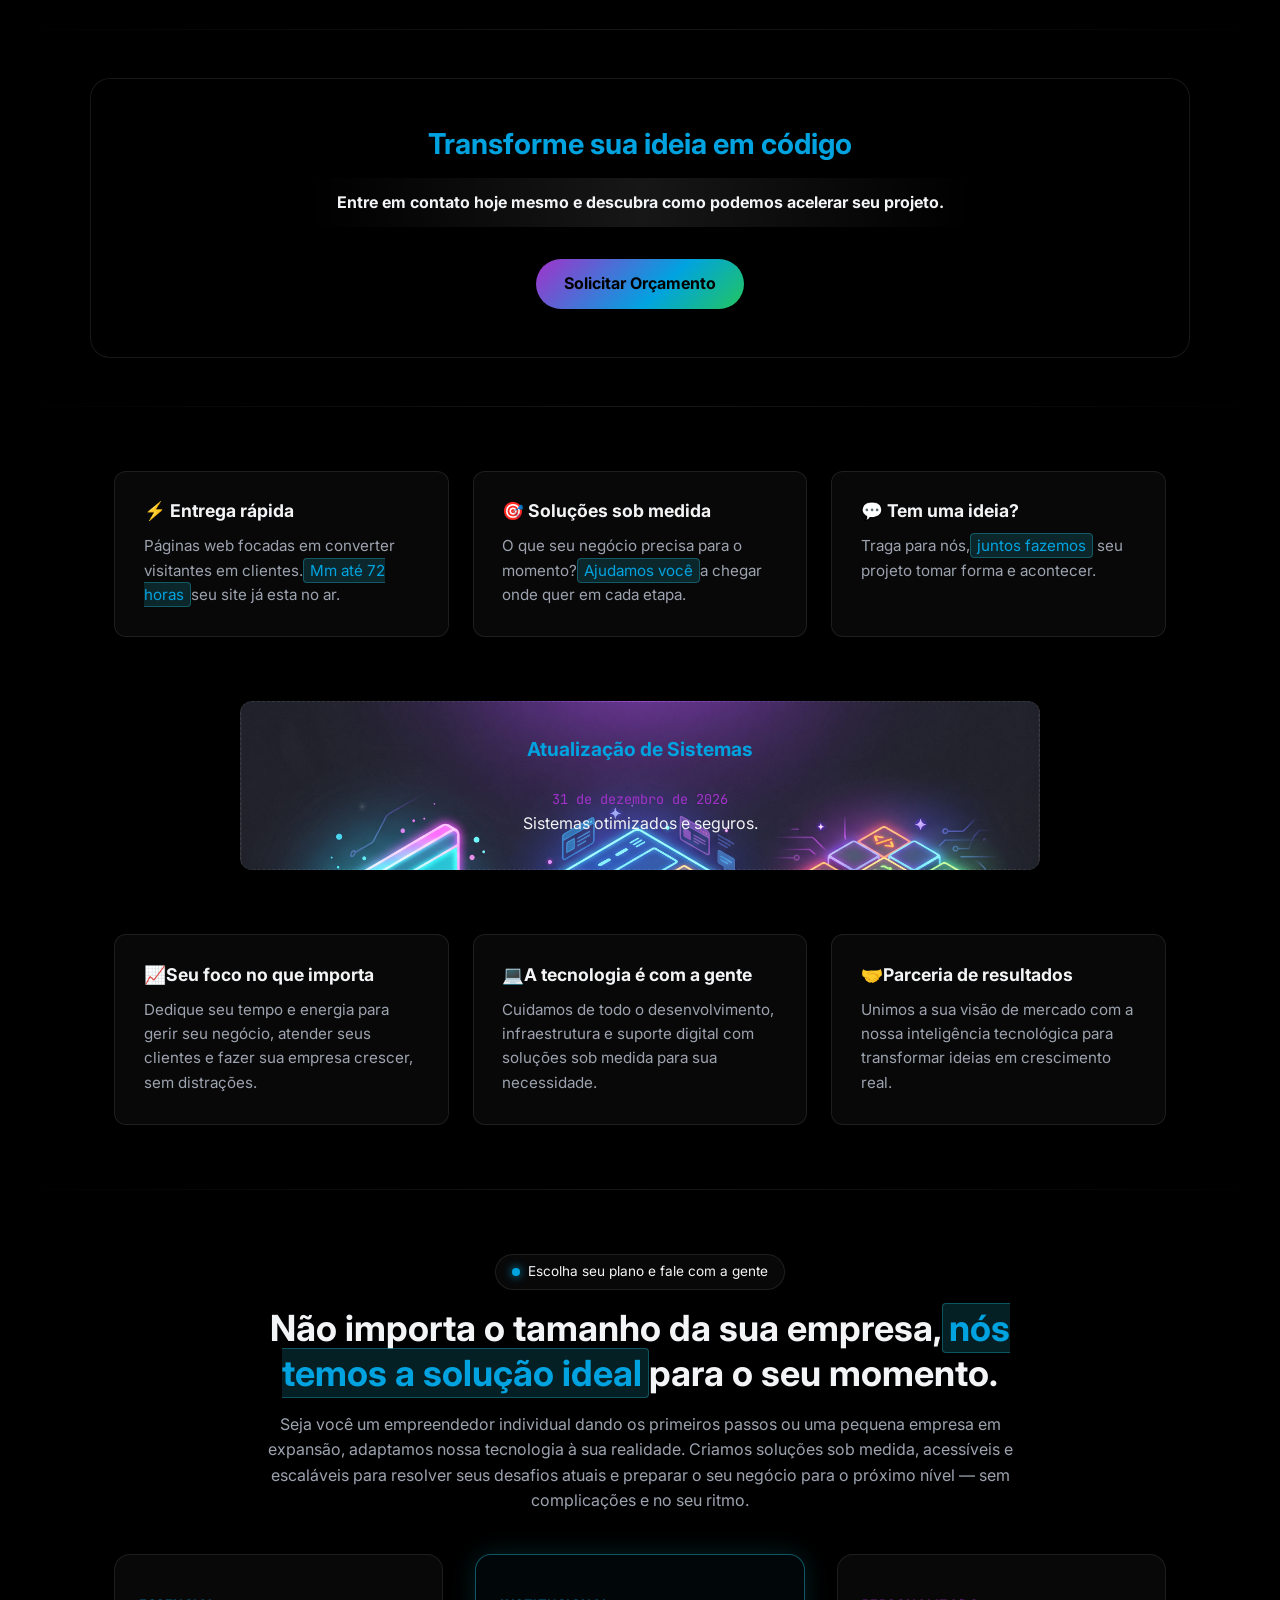
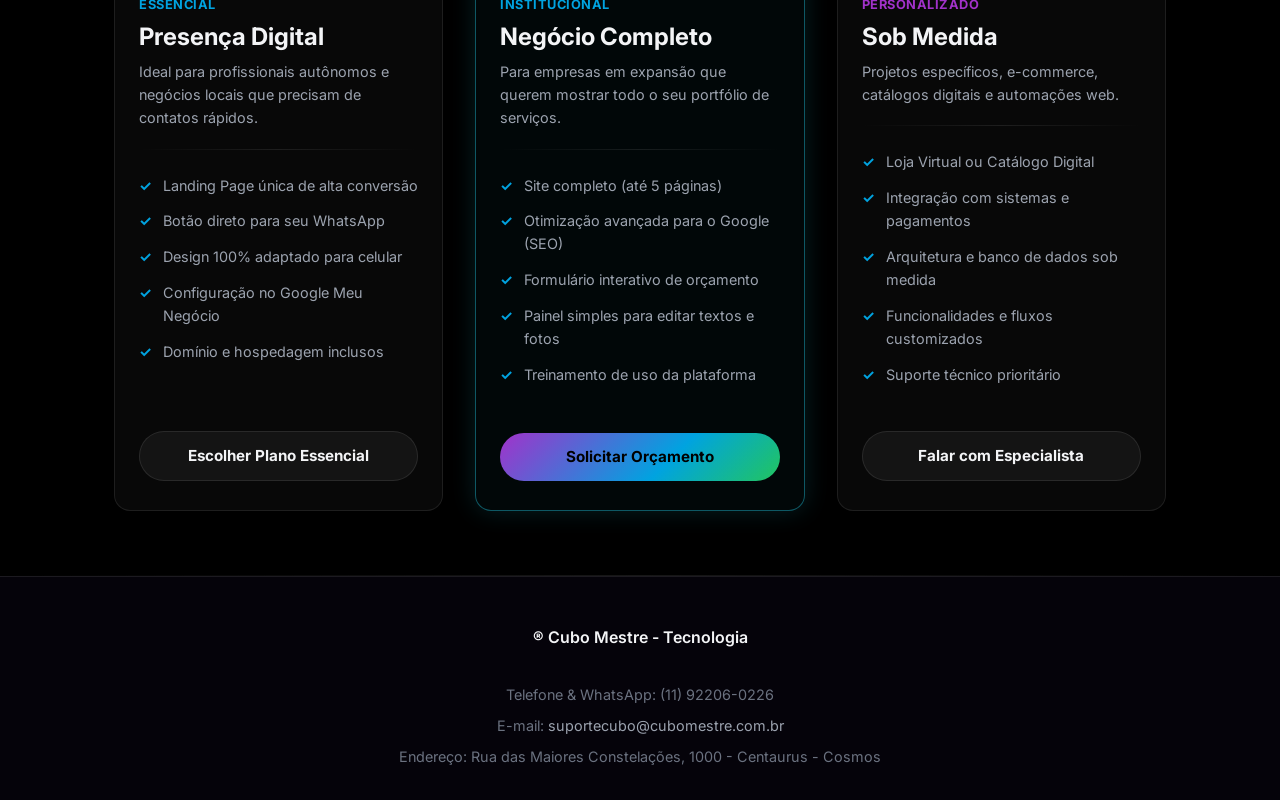
==== commit c233cc93: "atualizações nos textos e comentarios no html e css" ====
--- a/cubomestre/index.html
+++ b/cubomestre/index.html
@@ -9,40 +9,45 @@
 
     <link rel="stylesheet" href="CSS/styleHome.css">
     
-    <!-- Google Fonts -->
+    <!-- Fonts -->
     <link rel="preconnect" href="https://fonts.googleapis.com">
     <link rel="preconnect" href="https://fonts.gstatic.com" crossorigin>
+    <link rel="stylesheet" href="https://cdnjs.cloudflare.com/ajax/libs/font-awesome/6.5.1/css/all.min.css">
     <link href="https://fonts.googleapis.com/css2?family=Inter:wght@400;500;600;700;800&family=JetBrains+Mono:wght@400;500&display=swap" rel="stylesheet">
 </head>
 <body>
-
+    <!-- Topo com logo botao whats -->
     <header class="topo-menu">
         <div class="logo-topo">
             <img class="logo-img" src="img/logo3-removebg-preview.png" alt="Cubo Mestre - Tecnologia">
             <span class="texto-claro">Cubo Mestre</span>
         </div>
 
-        <div class="link-interno cartao-vidro">
-            <p><a href="#pacotes">Fale com a gente</a></p>
+        <div class="fale-com">
+            <p><a href="https://wa.me/5511922060226?text=Ol%C3%A1!%20Tenho%20um%20projeto%20sob%20medida%20e%20gostaria%20de%20falar%20com%20um%20especialista." target="_blank"><i class="fa-brands fa-whatsapp verde"></i>Fale com a gente</a></p>
         </div>
 
+        <!-- Nav Lista-Menu -->
+
         <nav class="menu">
-            <ul class="lista-menu link-interno">
-                <li><a href="#projetos">Projetos</a></li>
+            <ul class="lista-menu">
+                <li><a href="#servicos">Serviços</a></li>
+                <li><a href="#orcamento">Orçamento</a></li>
                 <li><a href="#contato">Contato</a></li>
-                <li><a href="#sobre">Sobre</a></li>
             </ul>
         </nav>
     </header>
-
+    
     <main>
         <div class="linha"></div>
+
+        <!-- Conteudo Principal Hero da pagina com imagem de fundo mulher analisando dados -->
 
         <section class="conteudo-principal">
             <span class="texto-conteudo">
-                <span class="ponto-pulsante"></span> Engenharia Inteligente de Software
+                <span class="ponto-pulsante"></span>Soluções Digitais Descomplicadas
             </span>
-            <h1>Desenvolvimento na medida, para <span class="texto-gradiente">transformar seu negócio e aumentar suas vendas.</span></h1>
+            <h1>Desenvolvimento sob medida, para <span class="texto-gradiente">transformar seu negócio e aumentar suas vendas.</span></h1>
             <p class="texto-conteudo">
                 Criamos a presença digital da sua empresa de forma simples, transparente e sem complicações técnicas.
             </p>
@@ -50,21 +55,26 @@
 
         <div class="linha"></div>
 
-        <section class="conteudo-normal">
-            <h2 class="texto-gradiente"><strong>Organize sua empresa sem complicações.</strong></h2>
+        <!-- Anuncio de Serviços -->
+
+        <section class="conteudo-normal" id="servicos">
+            <h2 class="texto-gradiente" ><strong>Organize sua empresa sem complicações.</strong></h2>
             <p class="texto-claro">Ter seu próprio site ou sistema pode custar menos do que você imagina — um 
                 <span class="texto-gradiente">investimento inteligente</span> 
                 que transforma suas ideias em produtos rentáveis.
             </p>
-            <div class="card-duplo">
+            <!-- 3 cards médios com foto e descrição de serviços -->
+
+            <div class="card-servicos">
                 <article class="card">
                     <div class="foto">
-                        <img src="img/desenvolvimeWeb.jpg" alt="Interface de software desenvolvida pela Cubo Mestre">
+                        <img src="img/desenvolvimeWeb.jpg" alt="Desenvolvimento WEB">
                     </div>
                     <div class="texto-card">
                         <h3>Desenvolvimento Web</h3>
                         <p class="texto-escuro">
-                            Sites e sistemas modernos que funcionam perfeitamente no celular, rápidos e fáceis de usar.
+                           Sites e sistemas modernos de alta performance: rápidos, fáceis de usar e 100% 
+                           otimizados para tablets e celular.
                         </p>
                         <a href="#link1">Saiba Mais</a>
                     </div>   
@@ -78,6 +88,7 @@
                         <h3>Estrutura em Nuvem</h3>
                         <p class="texto-escuro">
                             Seu sistema sempre funcionando, seguro e pronto para crescer com o seu negócio.
+                            
                         </p>
                         <a href="#link2">Saiba Mais</a>
                     </div>   
@@ -85,34 +96,37 @@
 
                 <article class="card">
                     <div class="foto">
-                        <img src="img/services.jpg" alt="Interface de software desenvolvida pela Cubo Mestre">
+                        <img src="img/services.jpg" alt="Serviços Cubo Mestre">
                     </div>
                     <div class="texto-card">
-                        <h3>Tecnologia de Ponta a Ponta</h3>
+                        <h3>Sistema e Infraestrutura</h3>
                         <p class="texto-escuro">
-                            Cuidamos da parte física das suas máquinas aos sistemas digitais, garantindo tudo funcionando sem complicações.
+                            Cuidamos de toda a estrutura digital para seu negócio. 
+                            Soluções estáveis e protegidas para você rodar sem complicações.
                         </p>
-                        <a href="#link1">Saiba Mais</a>
+                        <a href="#orcamento">Saiba Mais</a>
                     </div>   
                 </article>
 
             </div>
-        </section>
-
-        <div class="linha"></div>
-        
+           
+        </section>
+
+        <div class="linha"></div>
+
+        <!-- Anuncio imagem de fundo homem com celular -->
         <aside class="anuncio imagem_fundo_1">
             <h2 class="">Transforme sua ideia em código</h2>
             <p class="texto-claro">Entre em contato hoje mesmo e descubra como podemos acelerar seu projeto.</p>
-            <a href="#contato">Solicitar Orçamento</a>
+            <a href="#orcamento">Solicitar Orçamento</a>
         </aside>
 
         <div class="linha"></div>
 
-        <section class="cards">
+        <section class="cards" id="solucoes">
             <article class="card-item"> 
                 <h3>⚡ Entrega rápida</h3>
-                <p>Páginas WEB focadas em divulgar seu negócio,<mark>em até 72 horas</mark>seu site já esta no ar.</p>
+                <p>Páginas web focadas em converter visitantes em clientes.<mark>Mm até 72 horas</mark>seu site já esta no ar.</p>
             </article>
             <article class="card-item"> 
                 <h3>🎯 Soluções sob medida</h3>
@@ -124,11 +138,11 @@
             </article>
         </section>
 
+        <!-- Seção Teste -->
         <section class="secao-teste imagem_fundo_2">
             <h4>Atualização de Sistemas</h4>
             <time datetime="2026-12-31">31 de dezembro de 2026</time>
             <p>Sistemas otimizados e seguros.</p>
-            <!---->
         </section>
 
         <section class="cards-two">
@@ -152,11 +166,11 @@
         <div class="linha"></div>
         
         <!-- SEÇÃO DE PACOTES E SERVIÇOS -->
-        <section id="pacotes" class="secao-pacotes">
+        <section id="orcamento" class="secao-pacotes">
             <div class="cabecalho-secao">
                 <span class="texto-conteudo">
                     <span class="ponto-pulsante"></span> Escolha seu plano e fale com a gente</span>
-                <h2><p>Não importa o tamanho da sua empresa,<mark>nós temos a solução ideal</mark>para o seu momento.   </p></h2>
+                <h2>Não importa o tamanho da sua empresa,<mark>nós temos a solução ideal</mark>para o seu momento.</h2>
                 <p class="texto-escuro">Seja você um empreendedor individual dando os primeiros passos ou uma pequena empresa em expansão,
                      adaptamos nossa tecnologia à sua realidade. Criamos soluções sob medida, acessíveis e escaláveis para resolver seus desafios 
                     atuais e preparar o seu negócio para o próximo nível — sem complicações e no seu ritmo.</p>
@@ -180,7 +194,7 @@
                         <li>Domínio e hospedagem inclusos</li>
                     </ul>
                     
-                    <a href="https://wa.me/5511922060226?text=Ol%C3%A1!%20Gostaria%20de%20saber%20mais%20sobre%20o%20Plano%20Presen%C3%A7a%20Digital." class="btn-pacote btn-secundario">
+                    <a href="https://wa.me/5511922060226?text=Ol%C3%A1!%20Gostaria%20de%20saber%20mais%20sobre%20o%20Plano%20Presen%C3%A7a%20Digital." class="btn-pacote btn-secundario" target="_blank">
                         Escolher Plano Essencial
                     </a>
                 </article>
@@ -201,7 +215,7 @@
                         <li>Treinamento de uso da plataforma</li>
                     </ul>
                     
-                    <a href="https://wa.me/5511922060226?text=Ol%C3%A1!%20Gostaria%20de%20saber%20mais%20sobre%20o%20Plano%20Neg%C3%B3cio%20Completo." class="btn-pacote btn-principal">
+                    <a href="https://wa.me/5511922060226?text=Ol%C3%A1!%20Gostaria%20de%20saber%20mais%20sobre%20o%20Plano%20Neg%C3%B3cio%20Completo." class="btn-pacote btn-principal" target="_blank">
                         Solicitar Orçamento
                     </a>
                 </article>
@@ -222,7 +236,7 @@
                         <li>Suporte técnico prioritário</li>
                     </ul>
                     
-                    <a href="https://wa.me/5511922060226?text=Ol%C3%A1!%20Tenho%20um%20projeto%20sob%20medida%20e%20gostaria%20de%20falar%20com%20um%20especialista." class="btn-pacote btn-secundario">
+                    <a href="https://wa.me/5511922060226?text=Ol%C3%A1!%20Tenho%20um%20projeto%20sob%20medida%20e%20gostaria%20de%20falar%20com%20um%20especialista." class="btn-pacote btn-secundario" target="_blank">
                         Falar com Especialista
                     </a>
                 </article>
@@ -234,12 +248,14 @@
 
     </main>
 
-    <footer>
+    <!-- Rodapé -->
+     
+    <footer id="contato">
         <div class="copy-rodape">
             <p>&reg; Cubo Mestre - Tecnologia</p>
         </div>
         <address id="contato">
-            <p>Telefone & WhatsApp: <a href="tel:5511922060226">(11) 92206-0226</a></p>
+            <p>Telefone & WhatsApp: (11) 92206-0226</p>
             <p>E-mail: <a href="mailto:suportecubo@cubomestre.com.br">suportecubo@cubomestre.com.br</a></p>
             <p>Endereço: Rua das Maiores Constelações, 1000 - Centaurus - Cosmos</p>
         </address>
--- a/cubomestre/CSS/styleHome.css
+++ b/cubomestre/CSS/styleHome.css
@@ -145,7 +145,7 @@
 }
 
 /* Botão Cartão Vidro */
-.cartao-vidro {
+.fale-com {
   border: 1px solid var(--border-glass);
   background: rgba(168, 85, 247, 0.05);
   border-radius: 30px;
@@ -153,15 +153,18 @@
   transition: all 0.3s ease;
 }
 
-.cartao-vidro a {
+.fale-com a {
+  display: inline-flex;
+  align-items: center;
   text-decoration: none;
   color: var(--cyan);
   font-size: 0.9rem;
   font-weight: 600;
-  padding: 2rem;
-}
-
-.cartao-vidro:hover {
+  padding: 0.1rem 2rem;
+  gap: 10px;
+}
+
+.fale-com:hover {
   border-color: var(--cyan);
   background: rgba(34, 211, 238, 0.1);
   transform: translateY(-2px);
@@ -231,7 +234,7 @@
 }
 
 /* ==========================================================================
-   5. SEÇÃO DE SOLUÇÕES (CARDS DUPLOS)
+   5. SEÇÃO DE SOLUÇÕES (CARDS MÉDIOS)
    ========================================================================== */
 .conteudo-normal {
   background: var(--bg-dark);
@@ -247,7 +250,7 @@
   color: var(--text-main);
 }
 
-.card-duplo {
+.card-servicos {
   width: 100%;
   max-width: 1100px;
   display: grid;
@@ -500,78 +503,7 @@
       color: #34d399;
       font-weight: bold;
     }
-/* ==========================================================================
-   8. Carrocel de paginas externas
-   ========================================================================== */
-    /* Container com largura reduzida (ex: 700px) */
-    .carrossel-container{
-      max-width: 960px;
-      margin: 20px auto;
-      font-family: sans-serif;
-      text-align: center;
-    }
-
-    /* Grid para colocar 2 iframes lado a lado */
-    .grid-iframes{
-      display: grid;
-      grid-template-columns: 1fr 1fr;
-      gap: 12px;
-      height: 400px; /* Altura reduzida para o carrossel ficar menor */
-      margin-top: 20px;
-    }
-
-    .iframe-card{
-      width: 100%;
-      height: 100%;
-      border: 1px solid #334155;
-      border-radius: 8px;
-      overflow: hidden;
-      background-color: #0f172a;
-    }
-
-    iframe{
-      width: 100%;
-      height: 100%;
-      border: none;
-    }
-
-    .controles{
-      display: flex;
-      justify-content: space-between;
-      align-items: center;
-      margin-top: 12px;
-    }
-
-    button{
-      padding: 8px 16px;
-      background-color: #2563eb;
-      color: white;
-      border: none;
-      border-radius: 6px;
-      cursor: pointer;
-      font-weight: 600;
-    }
-
-    button:hover{
-      background-color: #1d4ed8;
-    }
-
-    .indicador{
-      font-size: 13px;
-      color: #94a3b8;
-    }
-
-    
-    /* Responsividade para telas pequenas (exibe 1 por vez no celular) */
-    @media (max-width: 600px) {
-      .grid-iframes {
-        grid-template-columns: 1fr;
-        height: 250px;
-      }
-      .iframe-card:nth-child(2) {
-        display: none; /* Esconde o segundo iframe no celular */
-      }
-    }
+   
 /* ==========================================================================
    9. RODAPÉ (FOOTER)
    ========================================================================== */
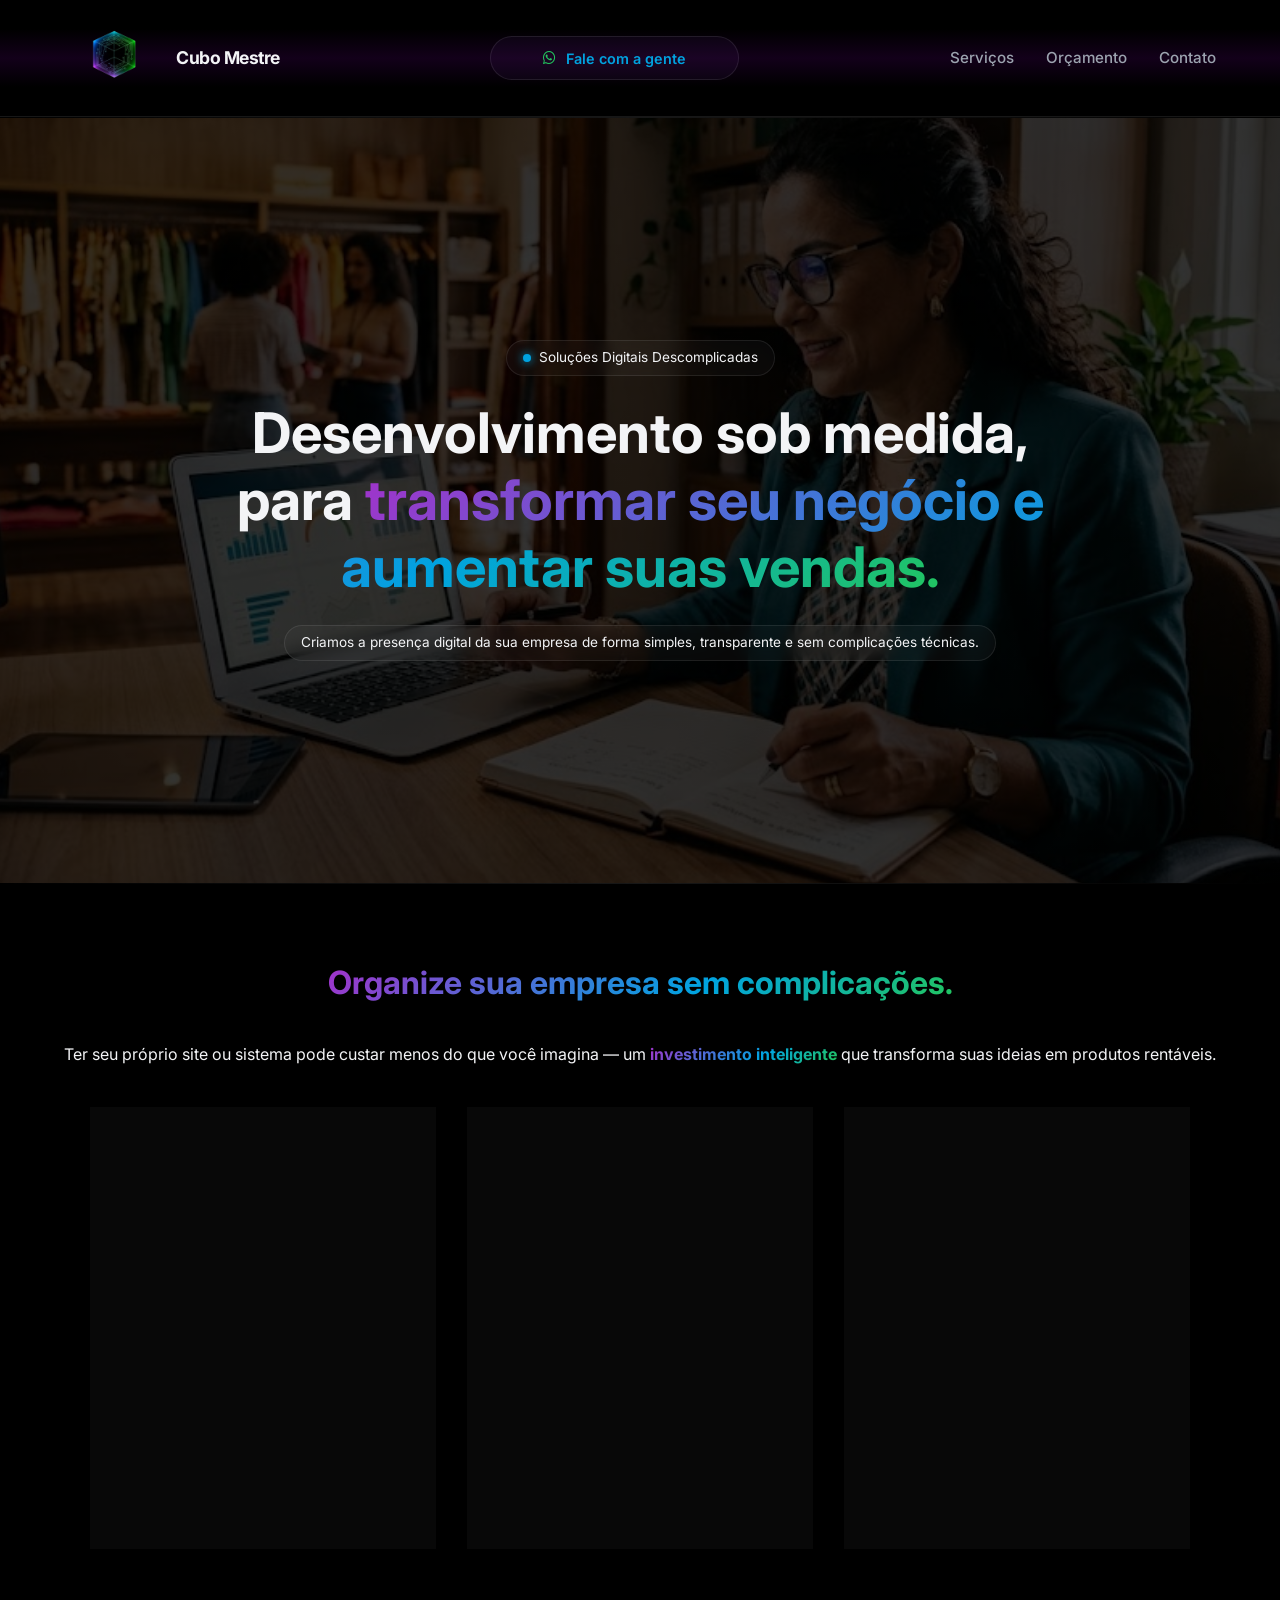
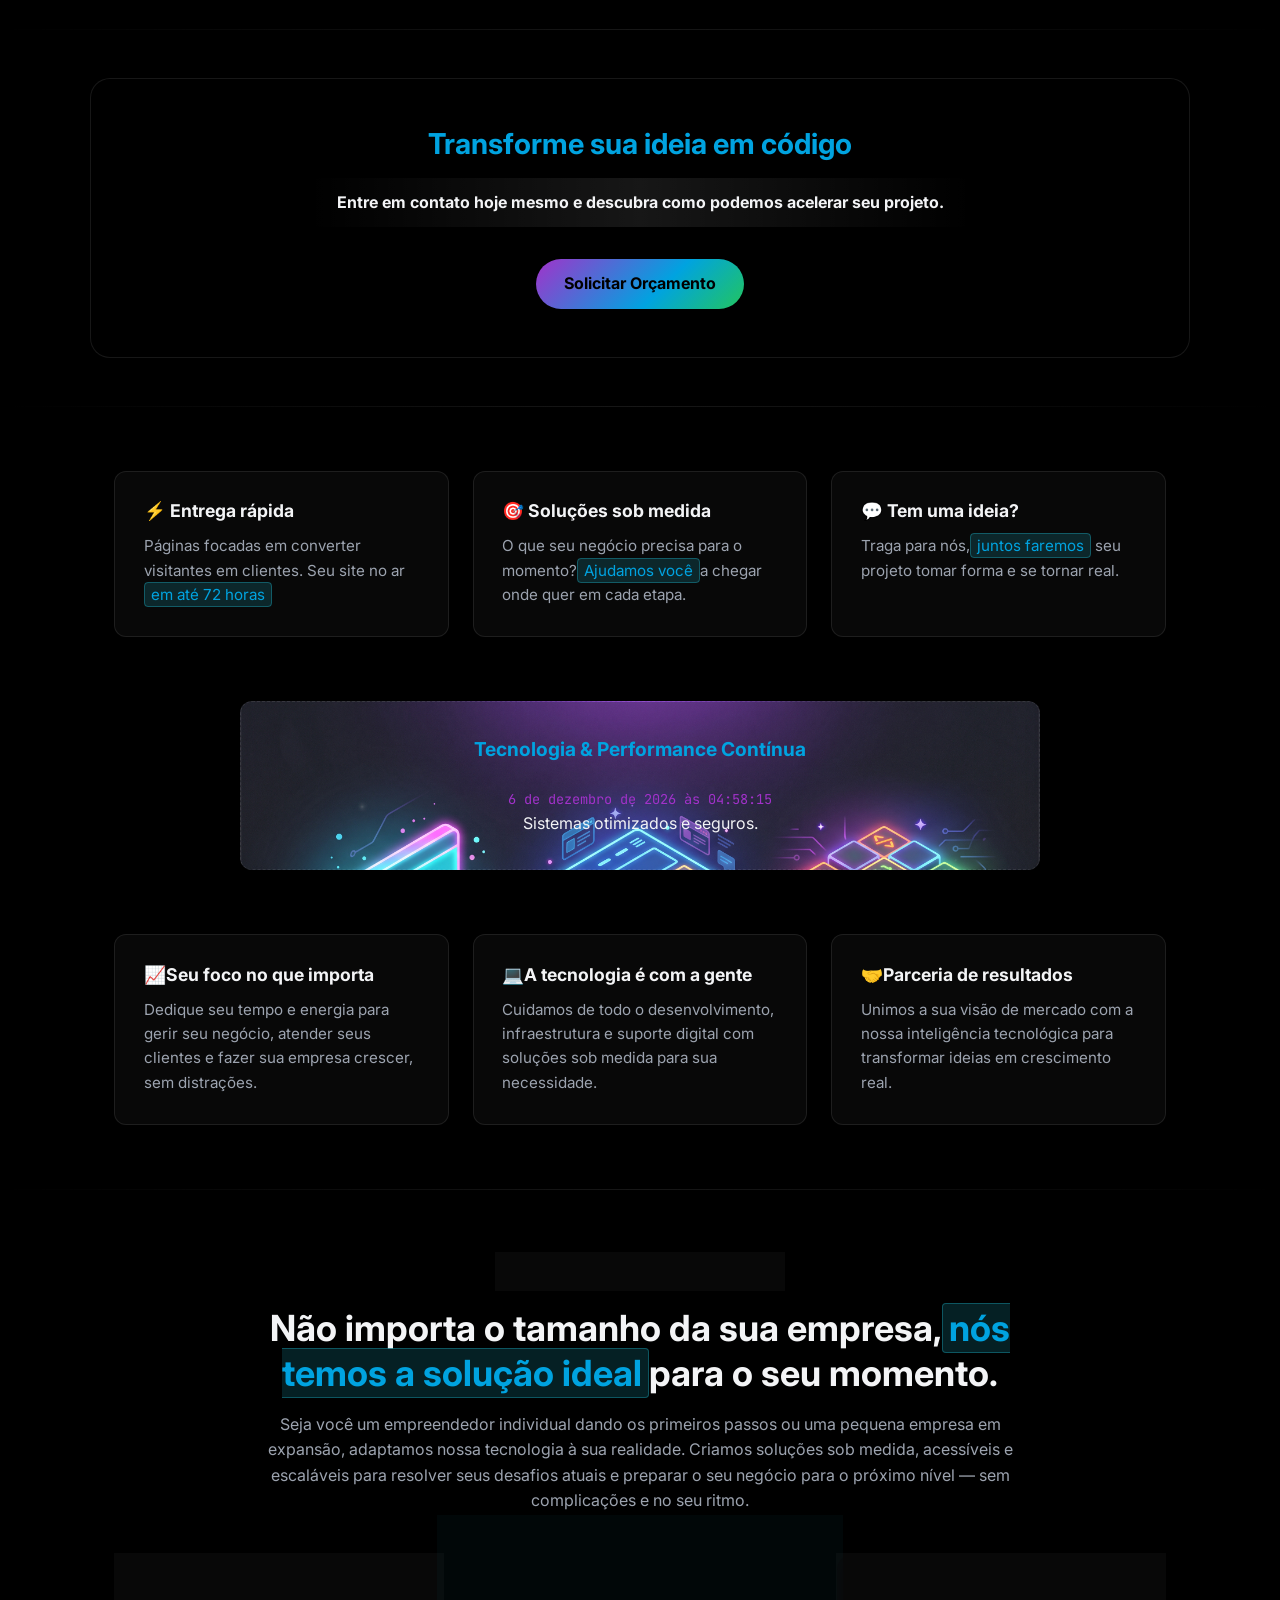
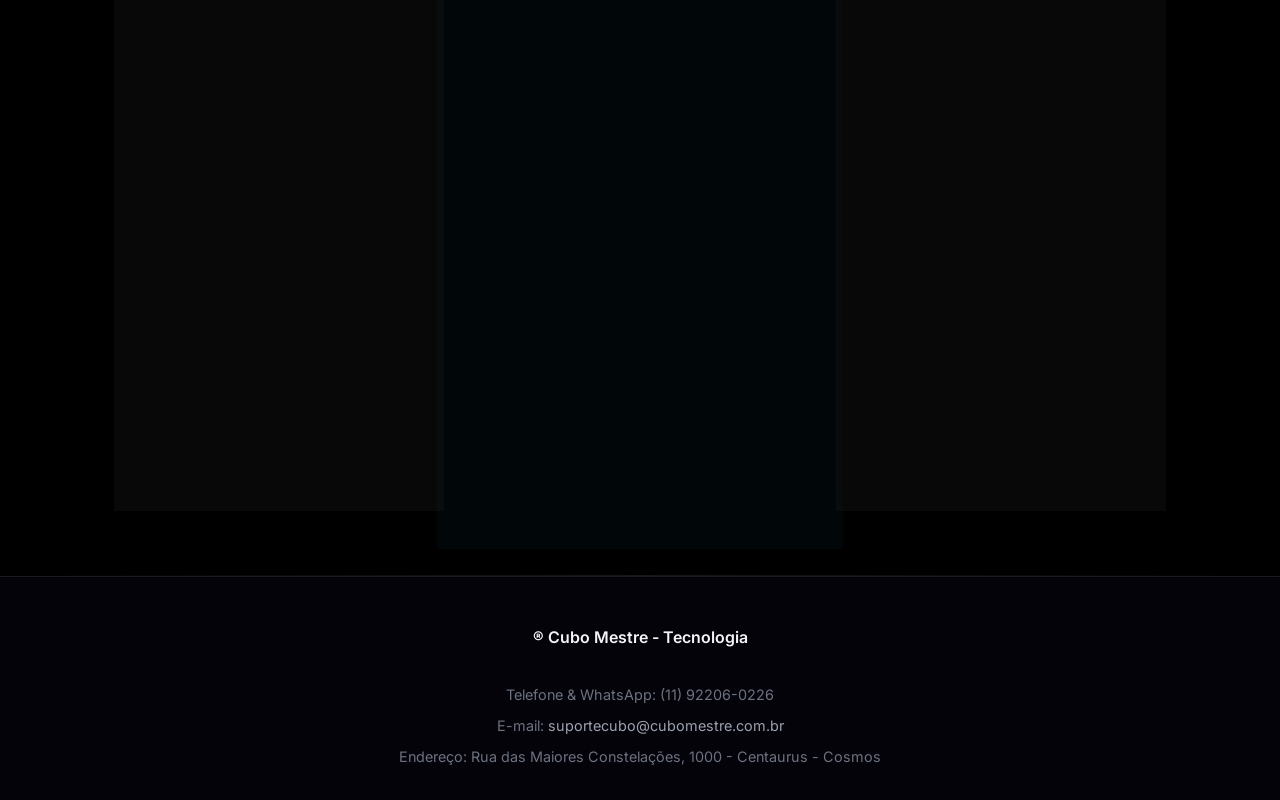
==== commit a764ffc1: "Atualização da seção teste(data e hora atualizadas), alguns textos" ====
--- a/cubomestre/index.html
+++ b/cubomestre/index.html
@@ -126,7 +126,7 @@
         <section class="cards" id="solucoes">
             <article class="card-item"> 
                 <h3>⚡ Entrega rápida</h3>
-                <p>Páginas web focadas em converter visitantes em clientes.<mark>Mm até 72 horas</mark>seu site já esta no ar.</p>
+                <p>Páginas focadas em converter visitantes em clientes. Seu site no ar <mark>em até 72 horas</mark></p>
             </article>
             <article class="card-item"> 
                 <h3>🎯 Soluções sob medida</h3>
@@ -134,14 +134,14 @@
             </article>
             <article class="card-item"> 
                 <h3>💬 Tem uma ideia?</h3>
-                <p>Traga para nós,<mark>juntos fazemos</mark> seu projeto tomar forma e acontecer.</p>
+                <p>Traga para nós,<mark>juntos faremos</mark> seu projeto tomar forma e se tornar real.</p>
             </article>
         </section>
 
         <!-- Seção Teste -->
         <section class="secao-teste imagem_fundo_2">
-            <h4>Atualização de Sistemas</h4>
-            <time datetime="2026-12-31">31 de dezembro de 2026</time>
+            <h4>Tecnologia & Performance Contínua</h4>
+            <time id="data-sistema" datetime=""></time>
             <p>Sistemas otimizados e seguros.</p>
         </section>
 
@@ -261,5 +261,29 @@
         </address>
     </footer>
 
+    <!-- Script para atualizar a data e hora na seção teste (javascript)-->
+    <script>
+        function atualizarDataHora() {
+            const hoje = new Date();
+
+    // Formata data e hora incluindo os segundos
+            const dataHoraFormatada = hoje.toLocaleDateString('pt-BR', {
+                day: 'numeric',
+                month: 'long',
+                year: 'numeric'
+            }) + ' às ' + hoje.toLocaleTimeString('pt-BR'); // Adiciona a hora exata com segundos
+
+            const el = document.getElementById('data-sistema');
+                if (el) {
+                el.textContent = `${dataHoraFormatada}`;
+                el.setAttribute('datetime', hoje.toISOString());
+                }
+        }
+
+  // Executa imediatamente e depois atualiza a cada 1 segundo (1000ms)
+        atualizarDataHora();
+        setInterval(atualizarDataHora, 1000);
+    </script>
+
 </body>
 </html>
